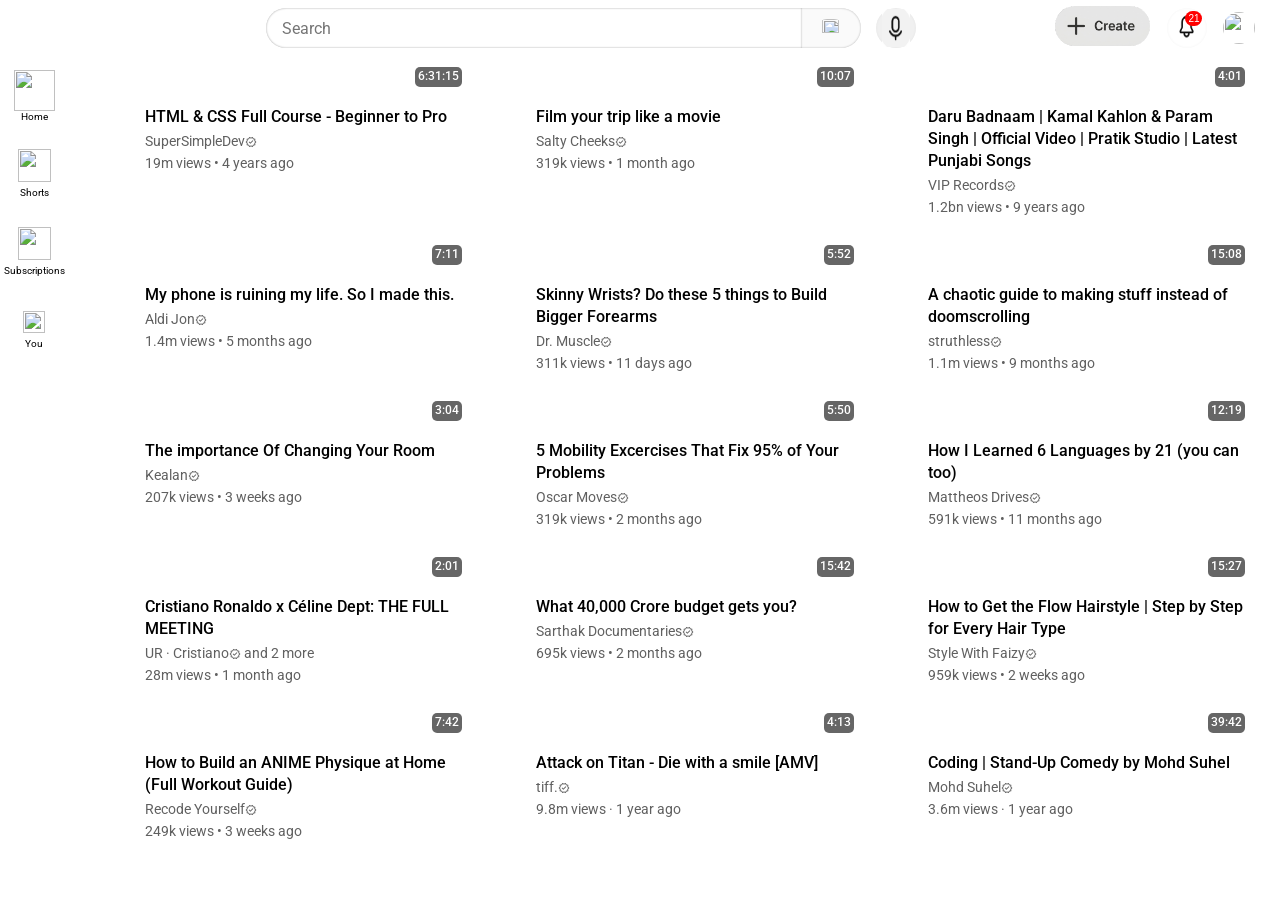
==== youtube.html @ ebed4d78 "Initial commit" ====
<!DOCTYPE html>
<html lang="en">
<head>
    <meta charset="UTF-8">
    <meta name="viewport" content="width=device-width, initial-scale=1.0">
    <title>YouTube Clone</title>
    <link rel="stylesheet" href="youtube_header.css">
    <link rel="stylesheet" href="youtube_genral.css">
    <link rel="stylesheet" href="youtube_video.css">
    <link rel="preconnect" href="https://fonts.googleapis.com">
    <link rel="preconnect" href="https://fonts.gstatic.com" crossorigin>
    <link href="https://fonts.googleapis.com/css2?family=Roboto:ital,wdth,wght@0,75..100,100..900;1,75..100,100..900&display=swap" rel="stylesheet">
    <link rel="stylesheet" href="https://fonts.googleapis.com/css2?family=Material+Symbols+Outlined:opsz,wght,FILL,GRAD@24,400,0,0&icon_names=verified" />
    <link rel="stylesheet" href="youtube_sidebar.css">
</head>
<body>
    <div class="header">
        <div class="left">
            <img class="handburger-menu" src="https://www.svgrepo.com/show/532195/menu.svg" alt="">
            <div class="youtube-home">
                <a href="https://www.youtube.com/"><img class="youtube-logo" src="https://upload.wikimedia.org/wikipedia/commons/thumb/b/b8/YouTube_Logo_2017.svg/1280px-YouTube_Logo_2017.svg.png" alt="">
                </a>
            <div class="tooltip"><p>YouTube Home</p></div></div>
            </div>
        <div class="centre">
            <input class="Search" type="text" placeholder="Search">
            <button class="search-button">
                <img class="search-outline" src="https://www.svgrepo.com/show/326806/search-outline.svg" alt="">
                <div class="tooltip">Search</div>
            </button>
            <button class="voice-search">
                <img class="voice-fill" src="Voice-Search-icon.png"  alt="">
                <div class="tooltip2">Search with your voice</div>
            </button>
        </div>
        <div class="right">
            <div class="create-button"><img class="create-icon" src="image.png" alt=""></div>
            <button class="notification-button">
                <img class="notification-icon" src="Notification-icon.png" alt="">
                <div class="notification-count">21</div>
                <div class="tooltip2">Notifications</div>
            </button>
            <img class="profile-picture" src="https://www.svgrepo.com/show/343494/profile-user-account.svg" alt="">
        </div>
    </div>

    <div class="sidebar">
        <a href="https://www.youtube.com/">
                <div class="sidebar-link">
                <img style="width: 41px; height: 41px;" class="sidebar-icon" src="https://static.thenounproject.com/png/3574480-200.png" alt="">
                <p style="margin-top: -5px;">Home</p>
                <div class="tooltip">Home</div>
            </div>
        </a>
        <a href="https://www.youtube.com/shorts/0ryW4yv7aRM"><div class="sidebar-link">
            <img class="sidebar-icon" src="https://hexmos.com/freedevtools/svg_icons/youtube/youtube_shorts.svg" alt="">
            <p>Shorts</p>
            <div class="tooltip">Shorts</div>
        </div>
        </a>
        <a href="https://www.youtube.com/feed/subscriptions">
            <div class="sidebar-link">
                <img class="sidebar-icon" src="https://static.thenounproject.com/png/4530414-200.png" alt="">
                <p>Subscriptions</p>
                <div class="tooltip">Subscriptions</div>
            </div>
        </a>
        <a href="https://www.youtube.com/feed/you">
        <div class="sidebar-link">
            <img style="width: 22px; height: 22px;" class="sidebar-icon" src="https://www.svgrepo.com/show/343494/profile-user-account.svg" alt="">
            <p>You</p>
            <div class="tooltip">You</div>
        </div>
        </a>
    </div>

    <div class="video-grid">

        <div class="vp1"> <!--vp is short for video preview-->
            <a href="https://youtu.be/G3e-cpL7ofc?si=thBWGuPgYRo3f3A1">   
            <div class="ti1">
                    <img class="t1" src="	https://i.ytimg.com/vi/G3e-cpL7ofc/hq720.jpg?sqp=-…UABuALzGA==&rs=AOn4CLCgdEgE8lHygiLUI-5MOsnIdi0GbA" alt=""> 
                    <!-- t is short for thumbnail -->
                     <div class="video-time"><p>6:31:15</p></div>
                </div><!--ti is short for thumbnail image-->
                </a> 
                <div class="vd1"><!--vd is short for video discription-->
                    <div class="ci1"><!-- ci is short for channel image -->
                        <a href="https://www.youtube.com/@SuperSimpleDev">
                        <img class="cp1" src="https://yt3.googleusercontent.com/ytc/AIdro_laf9dDyNATE1_RdVUKthwnwT9TSm9N0my0jL2H8gCvjw=s160-c-k-c0x00ffffff-no-rj" alt=""><!--cp is short for channel picture-->
                        </a>
                    </div>
                    <div class="info1"><!-- info is short for information -->
                        <a href="https://youtu.be/G3e-cpL7ofc?si=thBWGuPgYRo3f3A1">
                        <p class="vt1">HTML & CSS Full Course - Beginner to Pro</p> <!--vt is short for video title-->
                        </a>
                        <a href="https://www.youtube.com/@SuperSimpleDev">
                        <p class="va1">SuperSimpleDev<span class="material-symbols-outlined" style="font-size: 12px; width: 12px; height: 12px; line-height: 12px; display: inline-flex; align-items: center; justify-content: center; vertical-align: middle;">verified</span></p> <!--va is short for video authors-->
                        </a>
                        <p class="st1">19m views &#8226; 4 years ago</p> <!--st is short for stats-->
                    </div>
                </div>
        </div>

        <div class="vp2"> <!--vp is short for video preview-->
                <div class="ti1">
                    <a href="https://youtu.be/xnZ5ZHCe8q4?si=iqHVfDWfDT-hp6Z1">
                        <img class="t1" src="https://i.ytimg.com/vi/xnZ5ZHCe8q4/hq720.jpg?sqp=-oaymwErCNAFEJQDSFryq4qpAx0IARUAAIhCGAHYAQHiAQoIGBACGAY4AUABuALzGA==&rs=AOn4CLB5oqukCBNBhOVEcVhLEVbD2brGQg" alt=""> 
                    </a>
                    <!-- t is short for thumbnail -->
                     <div class="video-time"><p>10:07</p></div>
                </div><!--ti is short for thumbnail image-->
                <div class="vd1"><!--vd is short for video discription-->
                    <div class="ci1"><!-- ci is short for channel image -->
                        <a href="https://www.youtube.com/@SaltyCheeks">
                        <img class="cp1" src="https://yt3.ggpht.com/wcUUkm-S-dQGlm2aPQzSfVYqGcTOnAIa9sqtP-QrdrJ_crBXUPu4laoAqP9v98hxpXZ-8B1i=s68-c-k-c0x00ffffff-no-rj" alt=""><!--cp is short for channel picture-->
                        </a>
                    </div>
                    <div class="info1"><!-- info is short for information -->
                        <a href="https://youtu.be/xnZ5ZHCe8q4?si=iqHVfDWfDT-hp6Z1"><p class="vt1">Film your trip like a movie</p></a> <!--vt is short for video title-->
                        <a href="https://www.youtube.com/@SaltyCheeks"><p class="va1">Salty Cheeks<span class="material-symbols-outlined" style="font-size: 12px; width: 12px; height: 12px; line-height: 12px; display: inline-flex; align-items: center; justify-content: center; vertical-align: middle;">verified</span></p></a> <!--va is short for video authors-->
                        <p class="st1"> 319k views &#8226; 1 month ago</p> <!--st is short for stats-->
                    </div>
                </div>
        </div>

        <div class="vp3"> <!--vp is short for video preview-->
                <div class="ti1">
                    <a href="https://youtu.be/bzW9fmwcmG4?si=068fYRswLT2kDBbn"><img class="t1" src="https://i.ytimg.com/vi/bzW9fmwcmG4/hqdefault.jpg?sqp=-oaymwFFCNACELwBSFryq4qpAzcIARUAAIhCGAHYAQHiAQoIGBACGAY4AUAB8AEB-AH-CYAC0AWKAgwIABABGGUgUShOMA-4AvMY&rs=AOn4CLDjYSWoCYGygW78m-UMybkOqCmm5g" alt=""></a>
                    
                    <!-- t is short for thumbnail -->
                    <div class="video-time"><p>4:01</p></div>
                </div><!--ti is short for thumbnail image-->
                <div class="vd1"><!--vd is short for video discription-->
                    <div class="ci1"><!-- ci is short for channel image -->
                        <a href="https://www.youtube.com/@viprecords"><img class="cp1" src="https://yt3.googleusercontent.com/ytc/AIdro_kRos64z2ReTyXcuGMkS81CQ5dZ6RvTbdQfU6Ldys9u3Fg=s160-c-k-c0x00ffffff-no-rj" alt=""></a>
                        <!--cp is short for channel picture-->
                    </div>
                    <div class="info1"><!-- info is short for information -->
                        <a href="https://youtu.be/bzW9fmwcmG4?si=068fYRswLT2kDBbn"><p class="vt1">Daru Badnaam | Kamal Kahlon &amp; Param Singh | Official Video | Pratik Studio | Latest Punjabi Songs</p></a>
                        <!--vt is short for video title-->
                        <a href="https://www.youtube.com/@viprecords"><p class="va1">VIP Records<span class="material-symbols-outlined" style="font-size: 12px; width: 12px; height: 12px; line-height: 12px; display: inline-flex; align-items: center; justify-content: center; vertical-align: middle;">verified</span></p></a>
                         <!--va is short for video authors-->
                        <p class="st1"> 1.2bn views &#8226; 9 years ago</p> <!--st is short for stats-->
                    </div>
                </div>
        </div>

        <div class="vp1"> <!--vp is short for video preview-->
                <div class="ti1">
                    <a href="https://youtu.be/bSorYHuY0V8?si=X_gK-eom5nDNjt7E"><img class="t1" src="https://i.ytimg.com/vi/bSorYHuY0V8/hq720.jpg?sqp=-oaymwErCNAFEJQDSFryq4qpAx0IARUAAIhCGAHYAQHiAQoIGBACGAY4AUABuALzGA==&rs=AOn4CLDLRN9o7ideknRFZYs4mkMh_7Rchw" alt=""> </a>
                    
                    <!-- t is short for thumbnail -->
                    <div class="video-time"><p>7:11</p></div>
                </div><!--ti is short for thumbnail image-->
                <div class="vd1"><!--vd is short for video discription-->
                    <div class="ci1"><!-- ci is short for channel image -->
                        <a href="https://www.youtube.com/@Aldi_Jon"><img class="cp1" src="https://yt3.ggpht.com/-x_Gs5hkW8dpAnP7U-LHKHvm4VzZKL_qyQFX99F5IfYo1BjGR13iR8aRkHiq0--SwsaT-knMQw=s68-c-k-c0x00ffffff-no-rj" alt=""></a>
                        <!--cp is short for channel picture-->
                    </div>
                    <div class="info1"><!-- info is short for information -->
                        <a href="https://youtu.be/bSorYHuY0V8?si=X_gK-eom5nDNjt7E"> <p class="vt1">My phone is ruining my life. So I made this.</p> 
                            </a><!--vt is short for video title-->
                            <a href="https://www.youtube.com/@Aldi_Jon">
                            <p class="va1">Aldi Jon<span class="material-symbols-outlined" style="font-size: 12px; width: 12px; height: 12px; line-height: 12px; display: inline-flex; align-items: center; justify-content: center; vertical-align: middle;">verified</span></p></a>
                        <!--va is short for video authors-->
                        <p class="st1"> 1.4m views &#8226; 5 months ago</p> <!--st is short for stats-->
                    </div>
                </div>
        </div>

        <div class="vp2"> <!--vp is short for video preview-->
                <div class="ti1">
                    <a href="https://youtu.be/pkFTdUnYB6o?si=51UOoB-Razt_IA-q"><img class="t1" src="https://i.ytimg.com/vi/pkFTdUnYB6o/hq720.jpg?sqp=-oaymwErCNAFEJQDSFryq4qpAx0IARUAAIhCGAHYAQHiAQoIGBACGAY4AUABuALzGA==&rs=AOn4CLDFtF-qLFu_YodG5m3uZoNwaIq4Nw" alt=""></a>
                    
                    <!-- t is short for thumbnail -->
                    <div class="video-time"><p>5:52</p></div>
                </div><!--ti is short for thumbnail image-->
                <div class="vd1"><!--vd is short for video discription-->
                    <div class="ci1"><!-- ci is short for channel image -->
                        <a href="https://www.youtube.com/@Dr.MuscleOffici"> <img class="cp1" src="https://yt3.ggpht.com/etJYOfq1xy6X4rIj5JDTPOIR7psP4mqj7CL93bwPps7CSlG1V3e0TJ7uq7xva-Bdz-AHhiSjQQ=s68-c-k-c0x00ffffff-no-rj" alt=""></a>
                        <!--cp is short for channel picture-->
                    </div>
                    <div class="info1"><!-- info is short for information -->
                        <a href="https://youtu.be/pkFTdUnYB6o?si=51UOoB-Razt_IA-q"><p class="vt1">Skinny Wrists? Do these 5 things to Build Bigger Forearms</p></a>
                        <!--vt is short for video title-->
                        <a href="https://www.youtube.com/@Dr.MuscleOffici"><p class="va1">Dr. Muscle<span class="material-symbols-outlined" style="font-size: 12px; width: 12px; height: 12px; line-height: 12px; display: inline-flex; align-items: center; justify-content: center; vertical-align: middle;">verified</span></p></a>
                         <!--va is short for video authors-->
                        <p class="st1"> 311k views &#8226; 11 days ago</p> <!--st is short for stats-->
                    </div>
                </div>
        </div>

        <div class="vp3"> <!--vp is short for video preview-->
                <div class="ti1">
                    <a href="https://youtu.be/2n8W6CBxc64?si=aWr2IcCsDK7MkkNt">  <img class="t1" src="https://i.ytimg.com/vi/2n8W6CBxc64/hq720.jpg?sqp=-oaymwErCNAFEJQDSFryq4qpAx0IARUAAIhCGAHYAQHiAQoIGBACGAY4AUABuALzGA==&rs=AOn4CLBTksrcAyzW6W9Asddb3xUP0mvEiA" alt=""></a>
                    
                    <!-- t is short for thumbnail -->
                    <div class="video-time"><p>15:08</p></div>
                </div><!--ti is short for thumbnail image-->
                <div class="vd1"><!--vd is short for video discription-->
                    <div class="ci1"><!-- ci is short for channel image -->
                        <a href="https://www.youtube.com/@struthless"> <img class="cp1" src="https://yt3.ggpht.com/gNuy67BzYdGCpQOj33UuDoIVj6vDrcNdxkexSOX-pExjGKWmLJHRbqM29VTyH8tFUGxE03H3Jaw=s68-c-k-c0x00ffffff-no-rj" alt=""></a>
                        <!--cp is short for channel picture-->
                    </div>
                    <div class="info1"><!-- info is short for information -->
                        <a href="https://youtu.be/2n8W6CBxc64?si=aWr2IcCsDK7MkkNt"> <p class="vt1">A chaotic guide to making stuff instead of doomscrolling</p></a>
                        <!--vt is short for video title-->
                        <a href="https://www.youtube.com/@struthless">   <p class="va1">struthless<span class="material-symbols-outlined" style="font-size: 12px; width: 12px; height: 12px; line-height: 12px; display: inline-flex; align-items: center; justify-content: center; vertical-align: middle;">verified</span></p></a>
                      <!--va is short for video authors-->
                        <p class="st1"> 1.1m views &#8226; 9 months ago</p> <!--st is short for stats-->
                    </div>
                </div>
        </div>

        <div class="vp1"> <!--vp is short for video preview-->
                <div class="ti1">
                    <a href="https://youtu.be/caCeQppJOW4?si=n6cyLVrT9UY-jHym">  <img class="t1" src="https://i.ytimg.com/vi/caCeQppJOW4/hq720.jpg?sqp=-oaymwErCNAFEJQDSFryq4qpAx0IARUAAIhCGAHYAQHiAQoIGBACGAY4AUABuALzGA==&rs=AOn4CLDkTGRW3DGEKKTSHjR1Fyv7UoXwPQ" alt=""> </a>
                    
                    <!-- t is short for thumbnail -->
                    <div class="video-time"><p>3:04</p></div>
                </div><!--ti is short for thumbnail image-->
                <div class="vd1"><!--vd is short for video discription-->
                    <div class="ci1"><!-- ci is short for channel image -->
                        <a href="https://www.youtube.com/@Kealan_"> <img class="cp1" src="https://yt3.ggpht.com/qkvNSDciBJe5zYn_ULn3ezCmBJqOX9KCbNBIOOVmcFpl-WXCmt4gwieItTmJn-TVn2whD7uKIQ=s68-c-k-c0x00ffffff-no-rj" alt=""></a>
                        <!--cp is short for channel picture-->
                    </div>
                    <div class="info1"><!-- info is short for information -->
                        <a href="https://youtu.be/caCeQppJOW4?si=n6cyLVrT9UY-jHym"><p class="vt1">The importance Of Changing Your Room</p> </a>
                        <!--vt is short for video title-->
                        <a href="https://www.youtube.com/@Kealan_">     <p class="va1">Kealan<span class="material-symbols-outlined" style="font-size: 12px; width: 12px; height: 12px; line-height: 12px; display: inline-flex; align-items: center; justify-content: center; vertical-align: middle;">verified</span></p></a>
                    <!--va is short for video authors-->
                        <p class="st1"> 207k views &#8226; 3 weeks ago</p> <!--st is short for stats-->
                    </div>
                </div>
        </div>

        <div class="vp2"> <!--vp is short for video preview-->
                <div class="ti1">
                    <a href="https://youtu.be/WL6VSc5XQ-8?si=gBzWBZ6kjlSgtvQX">  <img class="t1" src="https://i.ytimg.com/vi/WL6VSc5XQ-8/hq720.jpg?sqp=-oaymwErCNAFEJQDSFryq4qpAx0IARUAAIhCGAHYAQHiAQoIGBACGAY4AUABuALzGA==&rs=AOn4CLAd6o2nAO4gPO7RAFoWz9qGUNvlkg" alt=""> </a>
                    
                    <!-- t is short for thumbnail -->
                    <div class="video-time"><p>5:50</p></div>
                </div><!--ti is short for thumbnail image-->
                <div class="vd1"><!--vd is short for video discription-->
                    <div class="ci1"><!-- ci is short for channel image -->
                        <a href="https://www.youtube.com/@OscarMovesYt"> <img class="cp1" src="https://yt3.ggpht.com/t4vCxxIWCvG0WREhCLHljgbPfP-nBjZyKZcC5JNN1hdg5JJqKoqNEmOmsb1GBWyxzEsbor6u_50=s68-c-k-c0x00ffffff-no-rj" alt=""></a>
                        <!--cp is short for channel picture-->
                    </div>
                    <div class="info1"><!-- info is short for information -->
                        <a href="https://youtu.be/WL6VSc5XQ-8?si=gBzWBZ6kjlSgtvQX"> <p class="vt1">5 Mobility Excercises That Fix 95% of Your Problems</p></a>
                        <!--vt is short for video title-->
                        <a href="https://www.youtube.com/@OscarMovesYt"> <p class="va1">Oscar Moves<span class="material-symbols-outlined" style="font-size: 12px; width: 12px; height: 12px; line-height: 12px; display: inline-flex; align-items: center; justify-content: center; vertical-align: middle;">verified</span></p></a>
                        <!--va is short for video authors-->
                        <p class="st1"> 319k views &#8226; 2 months ago</p> <!--st is short for stats-->
                    </div>
                </div>
        </div>

        <div class="vp3"> <!--vp is short for video preview-->
                <div class="ti1">
                    <a href="https://youtu.be/GSb82LcT0ek?si=0aHwLh2MI9ZKQgxZ">  <img class="t1" src="https://i.ytimg.com/vi/GSb82LcT0ek/hq720.jpg?sqp=-oaymwErCNAFEJQDSFryq4qpAx0IARUAAIhCGAHYAQHiAQoIGBACGAY4AUABuALzGA==&rs=AOn4CLC7_207kiRLEFwpt2bfMEM9bkJiqw" alt=""></a>
                    
                    <!-- t is short for thumbnail -->
                    <div class="video-time"><p>12:19</p></div>
                </div><!--ti is short for thumbnail image-->
                <div class="vd1"><!--vd is short for video discription-->
                    <div class="ci1"><!-- ci is short for channel image -->
                        <a href="https://www.youtube.com/@MattheosDrivas">  <img class="cp1" src="https://yt3.ggpht.com/bpwmPx9uAqxwK5EFwiIN6A-F3fXTG6QkVmD7ERvlM22X0_ro1RPkyVX7hB2eSZ-C6O49cYjI=s68-c-k-c0x00ffffff-no-rj" alt=""></a>
                        <!--cp is short for channel picture-->
                    </div>
                    <div class="info1"><!-- info is short for information -->
                        <a href="https://youtu.be/GSb82LcT0ek?si=0aHwLh2MI9ZKQgxZ"><p class="vt1">How I Learned 6 Languages by 21 (you can too)</p></a>
                        <!--vt is short for video title-->
                        <a href="https://www.youtube.com/@MattheosDrivas">  <p class="va1">Mattheos Drives<span class="material-symbols-outlined" style="font-size: 12px; width: 12px; height: 12px; line-height: 12px; display: inline-flex; align-items: center; justify-content: center; vertical-align: middle;">verified</span></p></a>
                       <!--va is short for video authors-->
                        <p class="st1"> 591k views &#8226; 11 months ago</p> <!--st is short for stats-->
                    </div>
                </div>
        </div>

        <div class="vp1"> <!--vp is short for video preview-->
                <div class="ti1">
                    <a href="https://youtu.be/EvjZ7ckgYTg?si=AhnjIlW0xWqjWPgE"> <img class="t1" src="https://i.ytimg.com/vi/EvjZ7ckgYTg/hq720.jpg?sqp=-oaymwEnCNAFEJQDSFryq4qpAxkIARUAAIhCGAHYAQHiAQoIGBACGAY4AUAB&rs=AOn4CLBbdrfcP8nUpqBPkr2wjMJlyAWdfA" alt=""> </a>
                    
                    <!-- t is short for thumbnail -->
                    <div class="video-time"><p>2:01</p></div>
                </div><!--ti is short for thumbnail image-->
                <div class="vd1"><!--vd is short for video discription-->
                    <div class="ci1"><!-- ci is short for channel image -->
                        <a href="https://www.youtube.com/channel/UCtxD0x6AuNNqdXO9Wp5GHew"><img class="cp1" src="https://yt3.ggpht.com/7HR7AS1zqCg3HDKKhU734Hoqaz277rXAkSkjJlui8cf_jrw31GZF2aPn3i9JS6Hhwgcxutp0jg=s68-c-k-c0x00ffffff-no-rj" alt=""></a>
                        <!--cp is short for channel picture-->
                    </div>
                    <div class="info1"><!-- info is short for information -->
                        <a href="https://youtu.be/EvjZ7ckgYTg?si=AhnjIlW0xWqjWPgE">  <p class="vt1">Cristiano Ronaldo x Céline Dept: THE FULL MEETING </p> </a>
                        <!--vt is short for video title-->
                        <a href="https://www.youtube.com/channel/UCtxD0x6AuNNqdXO9Wp5GHew"><p class="va1">UR &#183; Cristiano<span class="material-symbols-outlined" style="font-size: 12px; width: 12px; height: 12px; line-height: 12px; display: inline-flex; align-items: center; justify-content: center; vertical-align: middle;">verified</span> and 2 more</p> </a>
                        <!--va is short for video authors-->
                        <p class="st1">28m views &#8226; 1 month ago</p> <!--st is short for stats-->
                    </div>
                </div> 
        </div>

        <div class="vp2"> <!--vp is short for video preview-->
                <div class="ti1">
                    <a href="https://youtu.be/N6tRvbDMlQg?si=UdqyMJIFEbz9PVug">  <img class="t1" src="https://i.ytimg.com/vi/N6tRvbDMlQg/hq720.jpg?sqp=-oaymwEnCNAFEJQDSFryq4qpAxkIARUAAIhCGAHYAQHiAQoIGBACGAY4AUAB&rs=AOn4CLB4K4SScfhh_E9D1FBrG2sXlg-Rmw" alt=""> </a>
                    
                    <!-- t is short for thumbnail -->
                    <div class="video-time"><p>15:42</p></div>
                </div><!--ti is short for thumbnail image-->
                <div class="vd1"><!--vd is short for video discription-->
                    <div class="ci1"><!-- ci is short for channel image -->
                        <a href="https://www.youtube.com/channel/UCIIltf5lw6Wx54TZCNa5gwg"><img class="cp1" src="https://yt3.ggpht.com/YY3UpjH9SM6xt4nduFhIhIwy590sQhjAKnSZZN_HipV1rTqQD9Aoo95kxdo35pCHi_A57MA3hA=s68-c-k-c0x00ffffff-no-rj" alt=""></a>
                        <!--cp is short for channel picture-->
                    </div>
                    <div class="info1"><!-- info is short for information -->
                        <a href="https://youtu.be/N6tRvbDMlQg?si=UdqyMJIFEbz9PVug"> <p class="vt1">What 40,000 Crore budget gets you?</p> </a>
                        <!--vt is short for video title-->
                        <a href="https://www.youtube.com/channel/UCIIltf5lw6Wx54TZCNa5gwg"><p class="va1">Sarthak Documentaries<span class="material-symbols-outlined" style="font-size: 12px; width: 12px; height: 12px; line-height: 12px; display: inline-flex; align-items: center; justify-content: center; vertical-align: middle;">verified</span></p> </a>
                        <!--va is short for video authors-->
                        <p class="st1"> 695k views &#8226; 2 months ago</p> <!--st is short for stats-->
                    </div>
                </div>
        </div>

        <div class="vp3"> <!--vp is short for video preview-->
                <div class="ti1">
                    <a href="https://youtu.be/iEjST8Lqw1s?si=ip_pb6g1W74d3X8a"><img class="t1" src="https://i.ytimg.com/vi/iEjST8Lqw1s/hq720.jpg?sqp=-oaymwEnCNAFEJQDSFryq4qpAxkIARUAAIhCGAHYAQHiAQoIGBACGAY4AUAB&rs=AOn4CLDx3W77cMbdXuiwFDvJziDu-vhPxg" alt=""> </a>
                    <!-- t is short for thumbnail -->
                    <div class="video-time"><p>15:27</p></div>
                </div><!--ti is short for thumbnail image-->
                <div class="vd1"><!--vd is short for video discription-->
                    <div class="ci1"><!-- ci is short for channel image -->
                        <a href="https://www.youtube.com/@StyleWithFaizy"><img class="cp1" src="https://yt3.ggpht.com/ABIahS9gDPKdkifiDAGofpZzc7FP1U0TwjZj0bbO7Lf34hIC3Xfgz8Q_s1LUahlFUuCOF7-zNQ=s68-c-k-c0x00ffffff-no-rj" alt=""></a>
                        <!--cp is short for channel picture-->
                    </div>
                    <div class="info1"><!-- info is short for information -->
                        <a href="https://youtu.be/iEjST8Lqw1s?si=ip_pb6g1W74d3X8a"><p class="vt1">How to Get the Flow Hairstyle | Step by Step for Every Hair Type</p></a>
                        <!--vt is short for video title-->
                        <a href="https://www.youtube.com/@StyleWithFaizy"> <p class="va1">Style With Faizy<span class="material-symbols-outlined" style="font-size: 12px; width: 12px; height: 12px; line-height: 12px; display: inline-flex; align-items: center; justify-content: center; vertical-align: middle;">verified</span></p></a>
                        <!--va is short for video authors-->
                        <p class="st1"> 959k views &#8226; 2 weeks ago</p> <!--st is short for stats-->
                    </div>
                </div>
        </div>

        <div class="vp1"> <!--vp is short for video preview-->
                <div class="ti1">
                    <a href="https://youtu.be/BkzcXzxa1GA?si=0Yyq9E4VMWan08jH">   <img class="t1" src="https://i.ytimg.com/vi/BkzcXzxa1GA/hq720.jpg?sqp=-oaymwEnCNAFEJQDSFryq4qpAxkIARUAAIhCGAHYAQHiAQoIGBACGAY4AUAB&rs=AOn4CLBX6ZQ5m8wWBwbBsxClxU1z5qea0w" alt=""> </a>
                    <!-- t is short for thumbnail -->
                    <div class="video-time"><p>7:42</p></div>
                </div><!--ti is short for thumbnail image-->
                <div class="vd1"><!--vd is short for video discription-->
                    <div class="ci1"><!-- ci is short for channel image -->
                        <a href="https://www.youtube.com/@RecodeYourself22"><img class="cp1" src="https://yt3.ggpht.com/-s6xPYkK5nTh0M1ds5DrhxMKxuidN0eGnCjykGgtVEf1xA9tSAsyEebcFS_yQbJSNcjY_oLi4L8=s68-c-k-c0x00ffffff-no-rj" alt=""></a>
                        <!--cp is short for channel picture-->
                    </div>
                    <div class="info1"><!-- info is short for information -->
                        <a href="https://youtu.be/BkzcXzxa1GA?si=0Yyq9E4VMWan08jH"><p class="vt1">How to Build an ANIME Physique at Home (Full Workout Guide)</p></a>
                        <!--vt is short for video title-->
                        <a href="https://www.youtube.com/@RecodeYourself22"> <p class="va1">Recode Yourself<span class="material-symbols-outlined" style="font-size: 12px; width: 12px; height: 12px; line-height: 12px; display: inline-flex; align-items: center; justify-content: center; vertical-align: middle;">verified</span></p></a>
                        <!--va is short for video authors-->
                        <p class="st1"> 249k views &#8226 3 weeks ago</p> <!--st is short for stats-->
                    </div>
                </div>
        </div>

        <div class="vp2"> <!--vp is short for video preview-->
                <div class="ti1">
                    <a href="https://youtu.be/SZZqTMDE3Rg?si=A3WU8IqFGYjqZ6Pb"> <img class="t1" src="https://i.ytimg.com/vi/SZZqTMDE3Rg/hq720.jpg?sqp=-oaymwEnCNAFEJQDSFryq4qpAxkIARUAAIhCGAHYAQHiAQoIGBACGAY4AUAB&rs=AOn4CLAAd-xU8fBsnyyWkvZR--Cd8uxIvA" alt=""> </a>
                    <!-- t is short for thumbnail -->
                    <div class="video-time"><p>4:13</p></div>
                </div><!--ti is short for thumbnail image-->
                <div class="vd1"><!--vd is short for video discription-->
                    <div class="ci1"><!-- ci is short for channel image -->
                        <a href="https://www.youtube.com/@tiff2255"><img class="cp1" src="https://yt3.ggpht.com/EYWff4q3EVYjTiN3f7jYU9JPPUoTVwyxK5Lh6ZOzb5Mfi1rOwss_yIHeDzs-36Dc1bJV0Dg=s68-c-k-c0x00ffffff-no-rj" alt=""></a>
                        <!--cp is short for channel picture-->
                    </div>
                    <div class="info1"><!-- info is short for information -->
                        <a href="https://youtu.be/SZZqTMDE3Rg?si=A3WU8IqFGYjqZ6Pb"> <p class="vt1">Attack on Titan - Die with a smile [AMV]</p> </a>
                        <!--vt is short for video title-->
                        <a href="https://www.youtube.com/@tiff2255">   <p class="va1">tiff.<span class="material-symbols-outlined" style="font-size: 12px; width: 12px; height: 12px; line-height: 12px; display: inline-flex; align-items: center; justify-content: center; vertical-align: middle;">verified</span></p></a>
                      <!--va is short for video authors-->
                        <p class="st1"> 9.8m views &#183; 1 year ago</p> <!--st is short for stats-->
                    </div>
                </div>
        </div>

        <div class="vp3"> <!--vp is short for video preview-->
                <div class="ti1">
                    <a href="https://youtu.be/Q9OW4iaQl-k?si=JAv37kh9UBVq7aN6"><img class="t1" src="https://i.ytimg.com/vi/Q9OW4iaQl-k/hq720.jpg?sqp=-oaymwEnCNAFEJQDSFryq4qpAxkIARUAAIhCGAHYAQHiAQoIGBACGAY4AUAB&rs=AOn4CLCLiJAaeWoteOi8FkuLJYV9hYR2oQ" alt=""> </a>
                    <!-- t is short for thumbnail -->
                    <div class="video-time"><p>39:42</p></div>
                </div><!--ti is short for thumbnail image-->
                <div class="vd1"><!--vd is short for video discription-->
                    <div class="ci1"><!-- ci is short for channel image -->
                        <a href="https://www.youtube.com/@MohdSuhel"> <img class="cp1" src="https://yt3.ggpht.com/ytc/AIdro_nv_ejInNioWmSwOHSxmva7BPGBLJGdo0-OEp-VHUaLPCc=s68-c-k-c0x00ffffff-no-rj" alt=""></a>
                        <!--cp is short for channel picture-->
                    </div>
                    <div class="info1"><!-- info is short for information -->
                        <a href="https://youtu.be/Q9OW4iaQl-k?si=JAv37kh9UBVq7aN6"> <p class="vt1">Coding | Stand-Up Comedy by Mohd Suhel</p> </a>
                        <!--vt is short for video title-->
                        <a href="https://www.youtube.com/@MohdSuhel"><p class="va1">Mohd Suhel<span class="material-symbols-outlined" style="font-size: 12px; width: 12px; height: 12px; line-height: 12px; display: inline-flex; align-items: center; justify-content: center; vertical-align: middle;">verified</span></p></a>
                         <!--va is short for video authors-->
                        <p class="st1"> 3.6m views &#183; 1 year ago</p> <!--st is short for stats-->
                    </div>
                </div>
        </div>

    </div>

</body>
---- youtube_header.css ----
.header{
    height: 55px;
    display: flex;
    flex-direction: row;
    justify-content: space-between;
    position: fixed;
    top: 0;
    left: 0;
    right: 0;
    background-color: white;
    z-index: 100;
}
.left{ 
    display: flex;
    align-items: center;
}
.handburger-menu{
    height: 24px;
    margin-left: 24px;
    margin-right: 24px;
    margin-top: 1px;
}
.youtube-logo{
    height: 20px;
    margin-bottom: 2px;
    position: relative;
}
.youtube-home .tooltip{
    position: absolute;
    background-color: black;
    color: rgb(190,190,190);
    padding-bottom: 6px;
    padding-top: 6px;
    padding-left: 7px;
    padding-right: 7px;
    font-size: 12px;
    border:solid;
    border-width:1px;
    bottom: -27px;
    right: -18px;
    opacity: 0;
    transition: opacity 0.15s;
    pointer-events: none;
    white-space: wrap;
}
.youtube-home:hover .tooltip{
    opacity: 1;
}
.centre{
    /* background-color: lightpink; */
    flex: 1;
    margin-left: 88px;
    margin-right: 10px;
    max-width: 650px;
    display: flex;
    align-items: center;
    margin-top: 1px;
}
.Search{
    font-size: 20px;
    height: 37px;
    flex: 1;
    font-size: 16px;
    padding-left: 16px;
    padding-top: 2px;
    border: none;
    border-top-left-radius: 20px;
    border-bottom-left-radius: 20px;
    box-shadow: inset 0px 0px 2px rgba(0,0,0,0.4);
    width: 0;
    cursor:text;
    z-index: 1;
}
.Search::placeholder{
    font-family: Roboto, Arial;
    font-size: 16px;
}
.search-button{
    border: none;
    width: 60px;
    height: 40px;
    border-top-right-radius: 20px;
    border-bottom-right-radius: 20px;
    margin-right: 15px;
    box-shadow: inset 0px 0px 2px rgba(0,0,0,0.3);
    background-color: rgb(250, 250, 250);
    margin-left: -1px;  
    position: relative;
    cursor: pointer;
}
.search-outline{
    width: 60%;
    height: 60%;
    margin-top: 5px;
    border-radius: 15px;
}
.search-button .tooltip{
    position: absolute;
    background-color: black;
    color: rgb(190,190,190);
    padding-bottom: 6px;
    padding-top: 6px;
    padding-left: 7px;
    padding-right: 7px;
    font-size: 12px;
    border:solid;
    border-width:1px;
    bottom: -27px;
    opacity: 0;
    transition: opacity 0.15s;
    pointer-events: none;
}
.search-button:hover .tooltip{
    opacity: 1;
}
.voice-search{
    border: none;
    width: 40px;
    height: 40px;
    border-radius: 20px;
    box-shadow: inset 0px 0px 3px rgba(0,0,0,0.05);
    background-color: rgb(240, 240, 240);
    object-fit:cover;
    cursor: pointer;
    position: relative;
}
.voice-fill{
    height: 100%;
    width: 100%;
}
.voice-search .tooltip2,
.notification-button .tooltip2{
    position: absolute;
    background-color: rgb(23, 23, 23);
    color: rgb(239, 238, 238);
    font-size: 12px;
    padding-left:6px;
    padding-right:6px;
    padding-top: 10px;
    padding-bottom: 10px;
    border-radius: 4px;
    opacity: 0;
    pointer-events: none;
    transition: 0.15s;
    bottom: -38px;
    white-space: nowrap;
    right: -47px;
}
.voice-search:hover .tooltip2,
.notification-button:hover .tooltip2{
    opacity: 0.55;
}
.notification-button .tooltip2{
    right: -18px;
}
.right{
    width: 200px;
    display: flex;
    align-items: center;
    justify-content: space-between;
    padding-right: 25px;
    flex-shrink: 0;
}
.create-icon{
    height: 40px;
    width: 95px;
    border-radius: 20px;
    cursor: pointer;
}
.create-button:hover{
    color: rgb(77, 74, 74);
}
.notification-button{
    border-radius: 20px;
    border: none;
    height: 40px;
    width: 40px;
    box-shadow: inset 0px 0px 3px rgba(0,0,0,0.05);
    background-color: white;
    position: relative;
    position: relative;
    cursor: pointer;
}
.notification-count{
    position: absolute;
    top: 3px;
    right: 5px;
    background-color: red;
    color: white;
    border-radius: 10px;
    padding-bottom: 2px;
    padding-top: 2px;
    padding-right: 2px;
    padding-left: 3px;
    font-size: 10px;
}
.notification-icon{
    height: 75%;
    width: 75%;
}
.profile-picture{
    width: 32px;
    height: 32px;
    border-radius: 20px;
    cursor: pointer;
}
---- youtube_genral.css ----
p{
    font-family: Roboto, Arial;
    margin: 0%;
}
body{
    margin: 0;
    padding-top: 80px;
    padding-left: 95px;
    padding-right: 27px;
    padding-bottom: 30px;
} 
a{
    text-decoration: none;
    color: inherit;
}
---- youtube_video.css ----
.vp1:hover,
.vp2:hover,
.vp3:hover{
cursor: pointer;
}
.t1,.t2{
    width: 100%;
    border-radius: 10px;
}
.vt1,.vt2{
    width: 100%;
    margin-top: 0%;
    font-size: 16px;
    font-weight: 500;
    line-height: 22px;
    margin-bottom: 2px;
} 
.va1,.st1,.va2,.st2{
    font-size: 14px;
    line-height: 22px;
    color: rgb(96, 96, 96);
}
.vd1{
    display: grid;
    grid-template-columns: 50px 1fr;
}
.ti1{
    margin-bottom: 8px;
    position: relative;
}
.ti1:hover .video-time{
    opacity: 0;
}
.video-time{
    background-color: rgba(0,0,0,0.6);
    padding-bottom: 4px;
    padding-top: 2px;
    padding-left: 3px;
    padding-right: 3px;
    border-radius: 5px;
    color: white;
    position: absolute;
    bottom: 11px;
    right: 8px;
    font-size: 12px;
    font-weight: 500;
}
.cp1{
    width: 35px;
    border-radius: 50px;
}
.video-grid{
    display: grid;
    grid-template-columns: 1fr 1fr 1fr;
    column-gap: 16px;
    row-gap: 40px;
}
---- youtube_sidebar.css ----
.sidebar{
    position: fixed;
    width: 68px;
    top: 55px;
    left: 0px;
    bottom: 0px;
}
.sidebar-link{
    margin-top: 3px;
    display: flex;
    flex-direction: column;
    padding-left: -3px;
    row-gap: 5px;
    justify-content: center;
    align-items: center;
    height: 75px;
    margin-bottom: 1px;
    cursor: pointer;
    position: relative;
}
.sidebar-link:hover{
    background-color: rgb(235,235,235);
    border-radius: 10px;
}
.sidebar-link p{
    font-size: 10px;
}
.sidebar-link img{
    width: 33px;
    height: 33px;
}
.sidebar-link .tooltip{
    position: absolute;
    background-color: black;
    color: rgb(190,190,190);
    padding-bottom: 6px;
    padding-top: 6px;
    padding-left: 7px;
    padding-right: 7px;
    font-size: 12px;
    border:solid;
    border-width:1px;
    bottom: -27px;
    right: -18px;
    opacity: 0;
    transition: opacity 0.15s;
    pointer-events: none;
    white-space: wrap;
}
.sidebar-link:hover .tooltip{
    opacity: 1;
}
.youtube-home .tooltip{
    bottom: -20px;
    left: 80px;
    right: inherit;
}
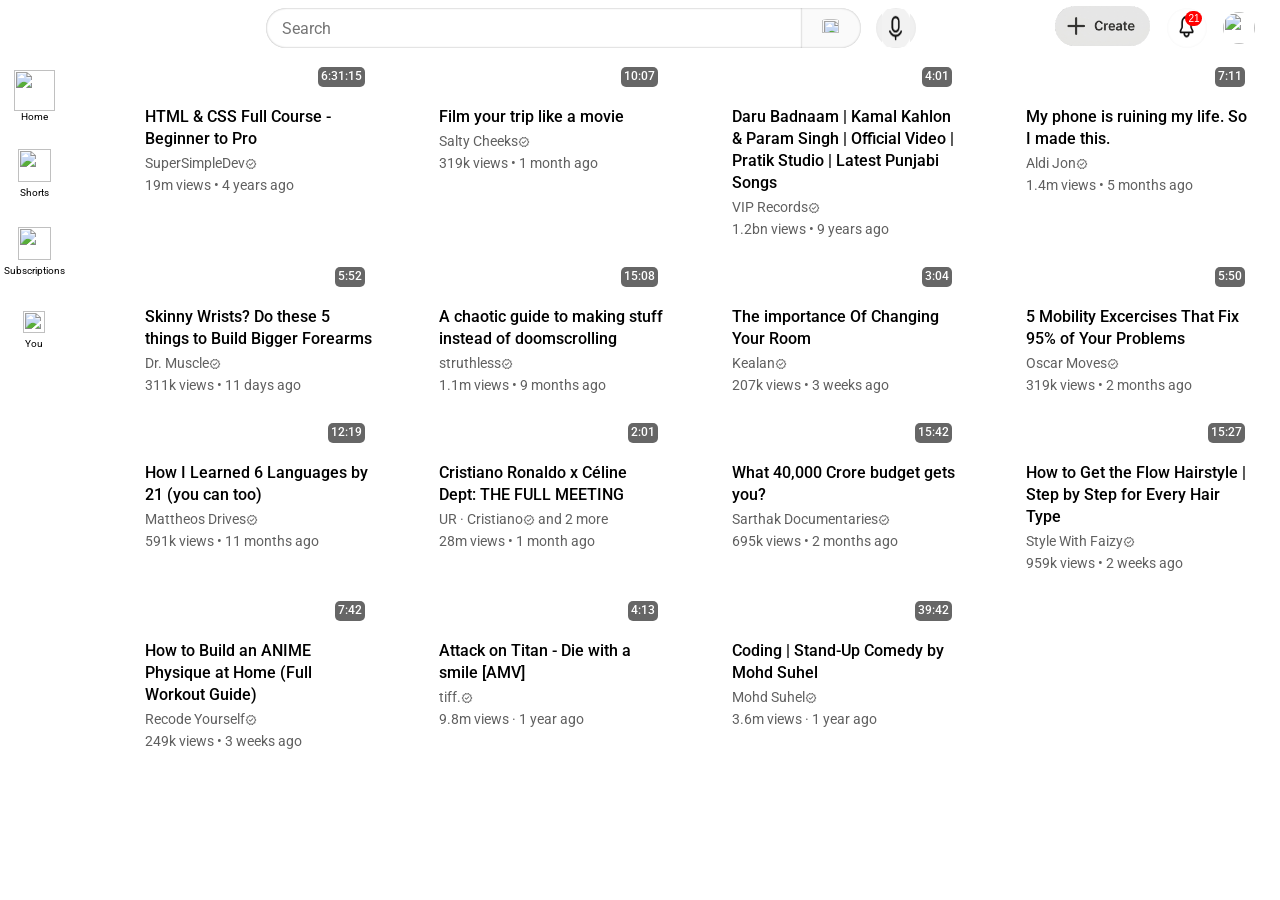
==== commit 4f920131: "youtube final" ====
--- a/youtube.html
+++ b/youtube.html
@@ -1,5 +1,6 @@
 <!DOCTYPE html>
 <html lang="en">
+
 <head>
     <meta charset="UTF-8">
     <meta name="viewport" content="width=device-width, initial-scale=1.0">
@@ -9,19 +10,28 @@
     <link rel="stylesheet" href="youtube_video.css">
     <link rel="preconnect" href="https://fonts.googleapis.com">
     <link rel="preconnect" href="https://fonts.gstatic.com" crossorigin>
-    <link href="https://fonts.googleapis.com/css2?family=Roboto:ital,wdth,wght@0,75..100,100..900;1,75..100,100..900&display=swap" rel="stylesheet">
-    <link rel="stylesheet" href="https://fonts.googleapis.com/css2?family=Material+Symbols+Outlined:opsz,wght,FILL,GRAD@24,400,0,0&icon_names=verified" />
+    <link
+        href="https://fonts.googleapis.com/css2?family=Roboto:ital,wdth,wght@0,75..100,100..900;1,75..100,100..900&display=swap"
+        rel="stylesheet">
+    <link rel="stylesheet"
+        href="https://fonts.googleapis.com/css2?family=Material+Symbols+Outlined:opsz,wght,FILL,GRAD@24,400,0,0&icon_names=verified" />
     <link rel="stylesheet" href="youtube_sidebar.css">
 </head>
+
 <body>
     <div class="header">
         <div class="left">
             <img class="handburger-menu" src="https://www.svgrepo.com/show/532195/menu.svg" alt="">
             <div class="youtube-home">
-                <a href="https://www.youtube.com/"><img class="youtube-logo" src="https://upload.wikimedia.org/wikipedia/commons/thumb/b/b8/YouTube_Logo_2017.svg/1280px-YouTube_Logo_2017.svg.png" alt="">
+                <a href="https://www.youtube.com/"><img class="youtube-logo"
+                        src="https://upload.wikimedia.org/wikipedia/commons/thumb/b/b8/YouTube_Logo_2017.svg/1280px-YouTube_Logo_2017.svg.png"
+                        alt="">
                 </a>
-            <div class="tooltip"><p>YouTube Home</p></div></div>
-            </div>
+                <div class="tooltip">
+                    <p>YouTube Home</p>
+                </div>
+            </div>
+        </div>
         <div class="centre">
             <input class="Search" type="text" placeholder="Search">
             <button class="search-button">
@@ -29,7 +39,7 @@
                 <div class="tooltip">Search</div>
             </button>
             <button class="voice-search">
-                <img class="voice-fill" src="Voice-Search-icon.png"  alt="">
+                <img class="voice-fill" src="Voice-Search-icon.png" alt="">
                 <div class="tooltip2">Search with your voice</div>
             </button>
         </div>
@@ -46,17 +56,20 @@
 
     <div class="sidebar">
         <a href="https://www.youtube.com/">
-                <div class="sidebar-link">
-                <img style="width: 41px; height: 41px;" class="sidebar-icon" src="https://static.thenounproject.com/png/3574480-200.png" alt="">
+            <div class="sidebar-link">
+                <img style="width: 41px; height: 41px;" class="sidebar-icon"
+                    src="https://static.thenounproject.com/png/3574480-200.png" alt="">
                 <p style="margin-top: -5px;">Home</p>
                 <div class="tooltip">Home</div>
             </div>
         </a>
-        <a href="https://www.youtube.com/shorts/0ryW4yv7aRM"><div class="sidebar-link">
-            <img class="sidebar-icon" src="https://hexmos.com/freedevtools/svg_icons/youtube/youtube_shorts.svg" alt="">
-            <p>Shorts</p>
-            <div class="tooltip">Shorts</div>
-        </div>
+        <a href="https://www.youtube.com/shorts/0ryW4yv7aRM">
+            <div class="sidebar-link">
+                <img class="sidebar-icon" src="https://hexmos.com/freedevtools/svg_icons/youtube/youtube_shorts.svg"
+                    alt="">
+                <p>Shorts</p>
+                <div class="tooltip">Shorts</div>
+            </div>
         </a>
         <a href="https://www.youtube.com/feed/subscriptions">
             <div class="sidebar-link">
@@ -66,345 +79,521 @@
             </div>
         </a>
         <a href="https://www.youtube.com/feed/you">
-        <div class="sidebar-link">
-            <img style="width: 22px; height: 22px;" class="sidebar-icon" src="https://www.svgrepo.com/show/343494/profile-user-account.svg" alt="">
-            <p>You</p>
-            <div class="tooltip">You</div>
-        </div>
+            <div class="sidebar-link">
+                <img style="width: 22px; height: 22px;" class="sidebar-icon"
+                    src="https://www.svgrepo.com/show/343494/profile-user-account.svg" alt="">
+                <p>You</p>
+                <div class="tooltip">You</div>
+            </div>
         </a>
     </div>
 
     <div class="video-grid">
 
         <div class="vp1"> <!--vp is short for video preview-->
-            <a href="https://youtu.be/G3e-cpL7ofc?si=thBWGuPgYRo3f3A1">   
-            <div class="ti1">
-                    <img class="t1" src="	https://i.ytimg.com/vi/G3e-cpL7ofc/hq720.jpg?sqp=-…UABuALzGA==&rs=AOn4CLCgdEgE8lHygiLUI-5MOsnIdi0GbA" alt=""> 
+            <a href="https://youtu.be/G3e-cpL7ofc?si=thBWGuPgYRo3f3A1">
+                <div class="ti1">
+                    <img class="t1"
+                        src="	https://i.ytimg.com/vi/G3e-cpL7ofc/hq720.jpg?sqp=-…UABuALzGA==&rs=AOn4CLCgdEgE8lHygiLUI-5MOsnIdi0GbA"
+                        alt="">
                     <!-- t is short for thumbnail -->
-                     <div class="video-time"><p>6:31:15</p></div>
+                    <div class="video-time">
+                        <p>6:31:15</p>
+                    </div>
                 </div><!--ti is short for thumbnail image-->
-                </a> 
-                <div class="vd1"><!--vd is short for video discription-->
-                    <div class="ci1"><!-- ci is short for channel image -->
-                        <a href="https://www.youtube.com/@SuperSimpleDev">
-                        <img class="cp1" src="https://yt3.googleusercontent.com/ytc/AIdro_laf9dDyNATE1_RdVUKthwnwT9TSm9N0my0jL2H8gCvjw=s160-c-k-c0x00ffffff-no-rj" alt=""><!--cp is short for channel picture-->
-                        </a>
-                    </div>
-                    <div class="info1"><!-- info is short for information -->
-                        <a href="https://youtu.be/G3e-cpL7ofc?si=thBWGuPgYRo3f3A1">
+            </a>
+            <div class="vd1"><!--vd is short for video discription-->
+                <div class="ci1"><!-- ci is short for channel image -->
+                    <a href="https://www.youtube.com/@SuperSimpleDev">
+                        <img class="cp1"
+                            src="https://yt3.googleusercontent.com/ytc/AIdro_laf9dDyNATE1_RdVUKthwnwT9TSm9N0my0jL2H8gCvjw=s160-c-k-c0x00ffffff-no-rj"
+                            alt=""><!--cp is short for channel picture-->
+                    </a>
+                </div>
+                <div class="info1"><!-- info is short for information -->
+                    <a href="https://youtu.be/G3e-cpL7ofc?si=thBWGuPgYRo3f3A1">
                         <p class="vt1">HTML & CSS Full Course - Beginner to Pro</p> <!--vt is short for video title-->
-                        </a>
-                        <a href="https://www.youtube.com/@SuperSimpleDev">
-                        <p class="va1">SuperSimpleDev<span class="material-symbols-outlined" style="font-size: 12px; width: 12px; height: 12px; line-height: 12px; display: inline-flex; align-items: center; justify-content: center; vertical-align: middle;">verified</span></p> <!--va is short for video authors-->
-                        </a>
-                        <p class="st1">19m views &#8226; 4 years ago</p> <!--st is short for stats-->
-                    </div>
-                </div>
+                    </a>
+                    <a href="https://www.youtube.com/@SuperSimpleDev">
+                        <p class="va1">SuperSimpleDev<span class="material-symbols-outlined"
+                                style="font-size: 12px; width: 12px; height: 12px; line-height: 12px; display: inline-flex; align-items: center; justify-content: center; vertical-align: middle;">verified</span>
+                        </p> <!--va is short for video authors-->
+                    </a>
+                    <p class="st1">19m views &#8226; 4 years ago</p> <!--st is short for stats-->
+                </div>
+            </div>
         </div>
 
         <div class="vp2"> <!--vp is short for video preview-->
-                <div class="ti1">
+            <div class="ti1">
+                <a href="https://youtu.be/xnZ5ZHCe8q4?si=iqHVfDWfDT-hp6Z1">
+                    <img class="t1"
+                        src="https://i.ytimg.com/vi/xnZ5ZHCe8q4/hq720.jpg?sqp=-oaymwErCNAFEJQDSFryq4qpAx0IARUAAIhCGAHYAQHiAQoIGBACGAY4AUABuALzGA==&rs=AOn4CLB5oqukCBNBhOVEcVhLEVbD2brGQg"
+                        alt="">
+                </a>
+                <!-- t is short for thumbnail -->
+                <div class="video-time">
+                    <p>10:07</p>
+                </div>
+            </div><!--ti is short for thumbnail image-->
+            <div class="vd1"><!--vd is short for video discription-->
+                <div class="ci1"><!-- ci is short for channel image -->
+                    <a href="https://www.youtube.com/@SaltyCheeks">
+                        <img class="cp1"
+                            src="https://yt3.ggpht.com/wcUUkm-S-dQGlm2aPQzSfVYqGcTOnAIa9sqtP-QrdrJ_crBXUPu4laoAqP9v98hxpXZ-8B1i=s68-c-k-c0x00ffffff-no-rj"
+                            alt=""><!--cp is short for channel picture-->
+                    </a>
+                </div>
+                <div class="info1"><!-- info is short for information -->
                     <a href="https://youtu.be/xnZ5ZHCe8q4?si=iqHVfDWfDT-hp6Z1">
-                        <img class="t1" src="https://i.ytimg.com/vi/xnZ5ZHCe8q4/hq720.jpg?sqp=-oaymwErCNAFEJQDSFryq4qpAx0IARUAAIhCGAHYAQHiAQoIGBACGAY4AUABuALzGA==&rs=AOn4CLB5oqukCBNBhOVEcVhLEVbD2brGQg" alt=""> 
-                    </a>
-                    <!-- t is short for thumbnail -->
-                     <div class="video-time"><p>10:07</p></div>
-                </div><!--ti is short for thumbnail image-->
-                <div class="vd1"><!--vd is short for video discription-->
-                    <div class="ci1"><!-- ci is short for channel image -->
-                        <a href="https://www.youtube.com/@SaltyCheeks">
-                        <img class="cp1" src="https://yt3.ggpht.com/wcUUkm-S-dQGlm2aPQzSfVYqGcTOnAIa9sqtP-QrdrJ_crBXUPu4laoAqP9v98hxpXZ-8B1i=s68-c-k-c0x00ffffff-no-rj" alt=""><!--cp is short for channel picture-->
-                        </a>
-                    </div>
-                    <div class="info1"><!-- info is short for information -->
-                        <a href="https://youtu.be/xnZ5ZHCe8q4?si=iqHVfDWfDT-hp6Z1"><p class="vt1">Film your trip like a movie</p></a> <!--vt is short for video title-->
-                        <a href="https://www.youtube.com/@SaltyCheeks"><p class="va1">Salty Cheeks<span class="material-symbols-outlined" style="font-size: 12px; width: 12px; height: 12px; line-height: 12px; display: inline-flex; align-items: center; justify-content: center; vertical-align: middle;">verified</span></p></a> <!--va is short for video authors-->
-                        <p class="st1"> 319k views &#8226; 1 month ago</p> <!--st is short for stats-->
-                    </div>
-                </div>
+                        <p class="vt1">Film your trip like a movie</p>
+                    </a> <!--vt is short for video title-->
+                    <a href="https://www.youtube.com/@SaltyCheeks">
+                        <p class="va1">Salty Cheeks<span class="material-symbols-outlined"
+                                style="font-size: 12px; width: 12px; height: 12px; line-height: 12px; display: inline-flex; align-items: center; justify-content: center; vertical-align: middle;">verified</span>
+                        </p>
+                    </a> <!--va is short for video authors-->
+                    <p class="st1"> 319k views &#8226; 1 month ago</p> <!--st is short for stats-->
+                </div>
+            </div>
         </div>
 
         <div class="vp3"> <!--vp is short for video preview-->
-                <div class="ti1">
-                    <a href="https://youtu.be/bzW9fmwcmG4?si=068fYRswLT2kDBbn"><img class="t1" src="https://i.ytimg.com/vi/bzW9fmwcmG4/hqdefault.jpg?sqp=-oaymwFFCNACELwBSFryq4qpAzcIARUAAIhCGAHYAQHiAQoIGBACGAY4AUAB8AEB-AH-CYAC0AWKAgwIABABGGUgUShOMA-4AvMY&rs=AOn4CLDjYSWoCYGygW78m-UMybkOqCmm5g" alt=""></a>
-                    
-                    <!-- t is short for thumbnail -->
-                    <div class="video-time"><p>4:01</p></div>
-                </div><!--ti is short for thumbnail image-->
-                <div class="vd1"><!--vd is short for video discription-->
-                    <div class="ci1"><!-- ci is short for channel image -->
-                        <a href="https://www.youtube.com/@viprecords"><img class="cp1" src="https://yt3.googleusercontent.com/ytc/AIdro_kRos64z2ReTyXcuGMkS81CQ5dZ6RvTbdQfU6Ldys9u3Fg=s160-c-k-c0x00ffffff-no-rj" alt=""></a>
-                        <!--cp is short for channel picture-->
-                    </div>
-                    <div class="info1"><!-- info is short for information -->
-                        <a href="https://youtu.be/bzW9fmwcmG4?si=068fYRswLT2kDBbn"><p class="vt1">Daru Badnaam | Kamal Kahlon &amp; Param Singh | Official Video | Pratik Studio | Latest Punjabi Songs</p></a>
-                        <!--vt is short for video title-->
-                        <a href="https://www.youtube.com/@viprecords"><p class="va1">VIP Records<span class="material-symbols-outlined" style="font-size: 12px; width: 12px; height: 12px; line-height: 12px; display: inline-flex; align-items: center; justify-content: center; vertical-align: middle;">verified</span></p></a>
-                         <!--va is short for video authors-->
-                        <p class="st1"> 1.2bn views &#8226; 9 years ago</p> <!--st is short for stats-->
-                    </div>
-                </div>
+            <div class="ti1">
+                <a href="https://youtu.be/bzW9fmwcmG4?si=068fYRswLT2kDBbn"><img class="t1"
+                        src="https://i.ytimg.com/vi/bzW9fmwcmG4/hqdefault.jpg?sqp=-oaymwFFCNACELwBSFryq4qpAzcIARUAAIhCGAHYAQHiAQoIGBACGAY4AUAB8AEB-AH-CYAC0AWKAgwIABABGGUgUShOMA-4AvMY&rs=AOn4CLDjYSWoCYGygW78m-UMybkOqCmm5g"
+                        alt=""></a>
+
+                <!-- t is short for thumbnail -->
+                <div class="video-time">
+                    <p>4:01</p>
+                </div>
+            </div><!--ti is short for thumbnail image-->
+            <div class="vd1"><!--vd is short for video discription-->
+                <div class="ci1"><!-- ci is short for channel image -->
+                    <a href="https://www.youtube.com/@viprecords"><img class="cp1"
+                            src="https://yt3.googleusercontent.com/ytc/AIdro_kRos64z2ReTyXcuGMkS81CQ5dZ6RvTbdQfU6Ldys9u3Fg=s160-c-k-c0x00ffffff-no-rj"
+                            alt=""></a>
+                    <!--cp is short for channel picture-->
+                </div>
+                <div class="info1"><!-- info is short for information -->
+                    <a href="https://youtu.be/bzW9fmwcmG4?si=068fYRswLT2kDBbn">
+                        <p class="vt1">Daru Badnaam | Kamal Kahlon &amp; Param Singh | Official Video | Pratik Studio |
+                            Latest Punjabi Songs</p>
+                    </a>
+                    <!--vt is short for video title-->
+                    <a href="https://www.youtube.com/@viprecords">
+                        <p class="va1">VIP Records<span class="material-symbols-outlined"
+                                style="font-size: 12px; width: 12px; height: 12px; line-height: 12px; display: inline-flex; align-items: center; justify-content: center; vertical-align: middle;">verified</span>
+                        </p>
+                    </a>
+                    <!--va is short for video authors-->
+                    <p class="st1"> 1.2bn views &#8226; 9 years ago</p> <!--st is short for stats-->
+                </div>
+            </div>
         </div>
 
         <div class="vp1"> <!--vp is short for video preview-->
-                <div class="ti1">
-                    <a href="https://youtu.be/bSorYHuY0V8?si=X_gK-eom5nDNjt7E"><img class="t1" src="https://i.ytimg.com/vi/bSorYHuY0V8/hq720.jpg?sqp=-oaymwErCNAFEJQDSFryq4qpAx0IARUAAIhCGAHYAQHiAQoIGBACGAY4AUABuALzGA==&rs=AOn4CLDLRN9o7ideknRFZYs4mkMh_7Rchw" alt=""> </a>
-                    
-                    <!-- t is short for thumbnail -->
-                    <div class="video-time"><p>7:11</p></div>
-                </div><!--ti is short for thumbnail image-->
-                <div class="vd1"><!--vd is short for video discription-->
-                    <div class="ci1"><!-- ci is short for channel image -->
-                        <a href="https://www.youtube.com/@Aldi_Jon"><img class="cp1" src="https://yt3.ggpht.com/-x_Gs5hkW8dpAnP7U-LHKHvm4VzZKL_qyQFX99F5IfYo1BjGR13iR8aRkHiq0--SwsaT-knMQw=s68-c-k-c0x00ffffff-no-rj" alt=""></a>
-                        <!--cp is short for channel picture-->
-                    </div>
-                    <div class="info1"><!-- info is short for information -->
-                        <a href="https://youtu.be/bSorYHuY0V8?si=X_gK-eom5nDNjt7E"> <p class="vt1">My phone is ruining my life. So I made this.</p> 
-                            </a><!--vt is short for video title-->
-                            <a href="https://www.youtube.com/@Aldi_Jon">
-                            <p class="va1">Aldi Jon<span class="material-symbols-outlined" style="font-size: 12px; width: 12px; height: 12px; line-height: 12px; display: inline-flex; align-items: center; justify-content: center; vertical-align: middle;">verified</span></p></a>
-                        <!--va is short for video authors-->
-                        <p class="st1"> 1.4m views &#8226; 5 months ago</p> <!--st is short for stats-->
-                    </div>
-                </div>
+            <div class="ti1">
+                <a href="https://youtu.be/bSorYHuY0V8?si=X_gK-eom5nDNjt7E"><img class="t1"
+                        src="https://i.ytimg.com/vi/bSorYHuY0V8/hq720.jpg?sqp=-oaymwErCNAFEJQDSFryq4qpAx0IARUAAIhCGAHYAQHiAQoIGBACGAY4AUABuALzGA==&rs=AOn4CLDLRN9o7ideknRFZYs4mkMh_7Rchw"
+                        alt=""> </a>
+
+                <!-- t is short for thumbnail -->
+                <div class="video-time">
+                    <p>7:11</p>
+                </div>
+            </div><!--ti is short for thumbnail image-->
+            <div class="vd1"><!--vd is short for video discription-->
+                <div class="ci1"><!-- ci is short for channel image -->
+                    <a href="https://www.youtube.com/@Aldi_Jon"><img class="cp1"
+                            src="https://yt3.ggpht.com/-x_Gs5hkW8dpAnP7U-LHKHvm4VzZKL_qyQFX99F5IfYo1BjGR13iR8aRkHiq0--SwsaT-knMQw=s68-c-k-c0x00ffffff-no-rj"
+                            alt=""></a>
+                    <!--cp is short for channel picture-->
+                </div>
+                <div class="info1"><!-- info is short for information -->
+                    <a href="https://youtu.be/bSorYHuY0V8?si=X_gK-eom5nDNjt7E">
+                        <p class="vt1">My phone is ruining my life. So I made this.</p>
+                    </a><!--vt is short for video title-->
+                    <a href="https://www.youtube.com/@Aldi_Jon">
+                        <p class="va1">Aldi Jon<span class="material-symbols-outlined"
+                                style="font-size: 12px; width: 12px; height: 12px; line-height: 12px; display: inline-flex; align-items: center; justify-content: center; vertical-align: middle;">verified</span>
+                        </p>
+                    </a>
+                    <!--va is short for video authors-->
+                    <p class="st1"> 1.4m views &#8226; 5 months ago</p> <!--st is short for stats-->
+                </div>
+            </div>
         </div>
 
         <div class="vp2"> <!--vp is short for video preview-->
-                <div class="ti1">
-                    <a href="https://youtu.be/pkFTdUnYB6o?si=51UOoB-Razt_IA-q"><img class="t1" src="https://i.ytimg.com/vi/pkFTdUnYB6o/hq720.jpg?sqp=-oaymwErCNAFEJQDSFryq4qpAx0IARUAAIhCGAHYAQHiAQoIGBACGAY4AUABuALzGA==&rs=AOn4CLDFtF-qLFu_YodG5m3uZoNwaIq4Nw" alt=""></a>
-                    
-                    <!-- t is short for thumbnail -->
-                    <div class="video-time"><p>5:52</p></div>
-                </div><!--ti is short for thumbnail image-->
-                <div class="vd1"><!--vd is short for video discription-->
-                    <div class="ci1"><!-- ci is short for channel image -->
-                        <a href="https://www.youtube.com/@Dr.MuscleOffici"> <img class="cp1" src="https://yt3.ggpht.com/etJYOfq1xy6X4rIj5JDTPOIR7psP4mqj7CL93bwPps7CSlG1V3e0TJ7uq7xva-Bdz-AHhiSjQQ=s68-c-k-c0x00ffffff-no-rj" alt=""></a>
-                        <!--cp is short for channel picture-->
-                    </div>
-                    <div class="info1"><!-- info is short for information -->
-                        <a href="https://youtu.be/pkFTdUnYB6o?si=51UOoB-Razt_IA-q"><p class="vt1">Skinny Wrists? Do these 5 things to Build Bigger Forearms</p></a>
-                        <!--vt is short for video title-->
-                        <a href="https://www.youtube.com/@Dr.MuscleOffici"><p class="va1">Dr. Muscle<span class="material-symbols-outlined" style="font-size: 12px; width: 12px; height: 12px; line-height: 12px; display: inline-flex; align-items: center; justify-content: center; vertical-align: middle;">verified</span></p></a>
-                         <!--va is short for video authors-->
-                        <p class="st1"> 311k views &#8226; 11 days ago</p> <!--st is short for stats-->
-                    </div>
-                </div>
+            <div class="ti1">
+                <a href="https://youtu.be/pkFTdUnYB6o?si=51UOoB-Razt_IA-q"><img class="t1"
+                        src="https://i.ytimg.com/vi/pkFTdUnYB6o/hq720.jpg?sqp=-oaymwErCNAFEJQDSFryq4qpAx0IARUAAIhCGAHYAQHiAQoIGBACGAY4AUABuALzGA==&rs=AOn4CLDFtF-qLFu_YodG5m3uZoNwaIq4Nw"
+                        alt=""></a>
+
+                <!-- t is short for thumbnail -->
+                <div class="video-time">
+                    <p>5:52</p>
+                </div>
+            </div><!--ti is short for thumbnail image-->
+            <div class="vd1"><!--vd is short for video discription-->
+                <div class="ci1"><!-- ci is short for channel image -->
+                    <a href="https://www.youtube.com/@Dr.MuscleOffici"> <img class="cp1"
+                            src="https://yt3.ggpht.com/etJYOfq1xy6X4rIj5JDTPOIR7psP4mqj7CL93bwPps7CSlG1V3e0TJ7uq7xva-Bdz-AHhiSjQQ=s68-c-k-c0x00ffffff-no-rj"
+                            alt=""></a>
+                    <!--cp is short for channel picture-->
+                </div>
+                <div class="info1"><!-- info is short for information -->
+                    <a href="https://youtu.be/pkFTdUnYB6o?si=51UOoB-Razt_IA-q">
+                        <p class="vt1">Skinny Wrists? Do these 5 things to Build Bigger Forearms</p>
+                    </a>
+                    <!--vt is short for video title-->
+                    <a href="https://www.youtube.com/@Dr.MuscleOffici">
+                        <p class="va1">Dr. Muscle<span class="material-symbols-outlined"
+                                style="font-size: 12px; width: 12px; height: 12px; line-height: 12px; display: inline-flex; align-items: center; justify-content: center; vertical-align: middle;">verified</span>
+                        </p>
+                    </a>
+                    <!--va is short for video authors-->
+                    <p class="st1"> 311k views &#8226; 11 days ago</p> <!--st is short for stats-->
+                </div>
+            </div>
         </div>
 
         <div class="vp3"> <!--vp is short for video preview-->
-                <div class="ti1">
-                    <a href="https://youtu.be/2n8W6CBxc64?si=aWr2IcCsDK7MkkNt">  <img class="t1" src="https://i.ytimg.com/vi/2n8W6CBxc64/hq720.jpg?sqp=-oaymwErCNAFEJQDSFryq4qpAx0IARUAAIhCGAHYAQHiAQoIGBACGAY4AUABuALzGA==&rs=AOn4CLBTksrcAyzW6W9Asddb3xUP0mvEiA" alt=""></a>
-                    
-                    <!-- t is short for thumbnail -->
-                    <div class="video-time"><p>15:08</p></div>
-                </div><!--ti is short for thumbnail image-->
-                <div class="vd1"><!--vd is short for video discription-->
-                    <div class="ci1"><!-- ci is short for channel image -->
-                        <a href="https://www.youtube.com/@struthless"> <img class="cp1" src="https://yt3.ggpht.com/gNuy67BzYdGCpQOj33UuDoIVj6vDrcNdxkexSOX-pExjGKWmLJHRbqM29VTyH8tFUGxE03H3Jaw=s68-c-k-c0x00ffffff-no-rj" alt=""></a>
-                        <!--cp is short for channel picture-->
-                    </div>
-                    <div class="info1"><!-- info is short for information -->
-                        <a href="https://youtu.be/2n8W6CBxc64?si=aWr2IcCsDK7MkkNt"> <p class="vt1">A chaotic guide to making stuff instead of doomscrolling</p></a>
-                        <!--vt is short for video title-->
-                        <a href="https://www.youtube.com/@struthless">   <p class="va1">struthless<span class="material-symbols-outlined" style="font-size: 12px; width: 12px; height: 12px; line-height: 12px; display: inline-flex; align-items: center; justify-content: center; vertical-align: middle;">verified</span></p></a>
-                      <!--va is short for video authors-->
-                        <p class="st1"> 1.1m views &#8226; 9 months ago</p> <!--st is short for stats-->
-                    </div>
-                </div>
+            <div class="ti1">
+                <a href="https://youtu.be/2n8W6CBxc64?si=aWr2IcCsDK7MkkNt"> <img class="t1"
+                        src="https://i.ytimg.com/vi/2n8W6CBxc64/hq720.jpg?sqp=-oaymwErCNAFEJQDSFryq4qpAx0IARUAAIhCGAHYAQHiAQoIGBACGAY4AUABuALzGA==&rs=AOn4CLBTksrcAyzW6W9Asddb3xUP0mvEiA"
+                        alt=""></a>
+
+                <!-- t is short for thumbnail -->
+                <div class="video-time">
+                    <p>15:08</p>
+                </div>
+            </div><!--ti is short for thumbnail image-->
+            <div class="vd1"><!--vd is short for video discription-->
+                <div class="ci1"><!-- ci is short for channel image -->
+                    <a href="https://www.youtube.com/@struthless"> <img class="cp1"
+                            src="https://yt3.ggpht.com/gNuy67BzYdGCpQOj33UuDoIVj6vDrcNdxkexSOX-pExjGKWmLJHRbqM29VTyH8tFUGxE03H3Jaw=s68-c-k-c0x00ffffff-no-rj"
+                            alt=""></a>
+                    <!--cp is short for channel picture-->
+                </div>
+                <div class="info1"><!-- info is short for information -->
+                    <a href="https://youtu.be/2n8W6CBxc64?si=aWr2IcCsDK7MkkNt">
+                        <p class="vt1">A chaotic guide to making stuff instead of doomscrolling</p>
+                    </a>
+                    <!--vt is short for video title-->
+                    <a href="https://www.youtube.com/@struthless">
+                        <p class="va1">struthless<span class="material-symbols-outlined"
+                                style="font-size: 12px; width: 12px; height: 12px; line-height: 12px; display: inline-flex; align-items: center; justify-content: center; vertical-align: middle;">verified</span>
+                        </p>
+                    </a>
+                    <!--va is short for video authors-->
+                    <p class="st1"> 1.1m views &#8226; 9 months ago</p> <!--st is short for stats-->
+                </div>
+            </div>
         </div>
 
         <div class="vp1"> <!--vp is short for video preview-->
-                <div class="ti1">
-                    <a href="https://youtu.be/caCeQppJOW4?si=n6cyLVrT9UY-jHym">  <img class="t1" src="https://i.ytimg.com/vi/caCeQppJOW4/hq720.jpg?sqp=-oaymwErCNAFEJQDSFryq4qpAx0IARUAAIhCGAHYAQHiAQoIGBACGAY4AUABuALzGA==&rs=AOn4CLDkTGRW3DGEKKTSHjR1Fyv7UoXwPQ" alt=""> </a>
-                    
-                    <!-- t is short for thumbnail -->
-                    <div class="video-time"><p>3:04</p></div>
-                </div><!--ti is short for thumbnail image-->
-                <div class="vd1"><!--vd is short for video discription-->
-                    <div class="ci1"><!-- ci is short for channel image -->
-                        <a href="https://www.youtube.com/@Kealan_"> <img class="cp1" src="https://yt3.ggpht.com/qkvNSDciBJe5zYn_ULn3ezCmBJqOX9KCbNBIOOVmcFpl-WXCmt4gwieItTmJn-TVn2whD7uKIQ=s68-c-k-c0x00ffffff-no-rj" alt=""></a>
-                        <!--cp is short for channel picture-->
-                    </div>
-                    <div class="info1"><!-- info is short for information -->
-                        <a href="https://youtu.be/caCeQppJOW4?si=n6cyLVrT9UY-jHym"><p class="vt1">The importance Of Changing Your Room</p> </a>
-                        <!--vt is short for video title-->
-                        <a href="https://www.youtube.com/@Kealan_">     <p class="va1">Kealan<span class="material-symbols-outlined" style="font-size: 12px; width: 12px; height: 12px; line-height: 12px; display: inline-flex; align-items: center; justify-content: center; vertical-align: middle;">verified</span></p></a>
-                    <!--va is short for video authors-->
-                        <p class="st1"> 207k views &#8226; 3 weeks ago</p> <!--st is short for stats-->
-                    </div>
-                </div>
+            <div class="ti1">
+                <a href="https://youtu.be/caCeQppJOW4?si=n6cyLVrT9UY-jHym"> <img class="t1"
+                        src="https://i.ytimg.com/vi/caCeQppJOW4/hq720.jpg?sqp=-oaymwErCNAFEJQDSFryq4qpAx0IARUAAIhCGAHYAQHiAQoIGBACGAY4AUABuALzGA==&rs=AOn4CLDkTGRW3DGEKKTSHjR1Fyv7UoXwPQ"
+                        alt=""> </a>
+
+                <!-- t is short for thumbnail -->
+                <div class="video-time">
+                    <p>3:04</p>
+                </div>
+            </div><!--ti is short for thumbnail image-->
+            <div class="vd1"><!--vd is short for video discription-->
+                <div class="ci1"><!-- ci is short for channel image -->
+                    <a href="https://www.youtube.com/@Kealan_"> <img class="cp1"
+                            src="https://yt3.ggpht.com/qkvNSDciBJe5zYn_ULn3ezCmBJqOX9KCbNBIOOVmcFpl-WXCmt4gwieItTmJn-TVn2whD7uKIQ=s68-c-k-c0x00ffffff-no-rj"
+                            alt=""></a>
+                    <!--cp is short for channel picture-->
+                </div>
+                <div class="info1"><!-- info is short for information -->
+                    <a href="https://youtu.be/caCeQppJOW4?si=n6cyLVrT9UY-jHym">
+                        <p class="vt1">The importance Of Changing Your Room</p>
+                    </a>
+                    <!--vt is short for video title-->
+                    <a href="https://www.youtube.com/@Kealan_">
+                        <p class="va1">Kealan<span class="material-symbols-outlined"
+                                style="font-size: 12px; width: 12px; height: 12px; line-height: 12px; display: inline-flex; align-items: center; justify-content: center; vertical-align: middle;">verified</span>
+                        </p>
+                    </a>
+                    <!--va is short for video authors-->
+                    <p class="st1"> 207k views &#8226; 3 weeks ago</p> <!--st is short for stats-->
+                </div>
+            </div>
         </div>
 
         <div class="vp2"> <!--vp is short for video preview-->
-                <div class="ti1">
-                    <a href="https://youtu.be/WL6VSc5XQ-8?si=gBzWBZ6kjlSgtvQX">  <img class="t1" src="https://i.ytimg.com/vi/WL6VSc5XQ-8/hq720.jpg?sqp=-oaymwErCNAFEJQDSFryq4qpAx0IARUAAIhCGAHYAQHiAQoIGBACGAY4AUABuALzGA==&rs=AOn4CLAd6o2nAO4gPO7RAFoWz9qGUNvlkg" alt=""> </a>
-                    
-                    <!-- t is short for thumbnail -->
-                    <div class="video-time"><p>5:50</p></div>
-                </div><!--ti is short for thumbnail image-->
-                <div class="vd1"><!--vd is short for video discription-->
-                    <div class="ci1"><!-- ci is short for channel image -->
-                        <a href="https://www.youtube.com/@OscarMovesYt"> <img class="cp1" src="https://yt3.ggpht.com/t4vCxxIWCvG0WREhCLHljgbPfP-nBjZyKZcC5JNN1hdg5JJqKoqNEmOmsb1GBWyxzEsbor6u_50=s68-c-k-c0x00ffffff-no-rj" alt=""></a>
-                        <!--cp is short for channel picture-->
-                    </div>
-                    <div class="info1"><!-- info is short for information -->
-                        <a href="https://youtu.be/WL6VSc5XQ-8?si=gBzWBZ6kjlSgtvQX"> <p class="vt1">5 Mobility Excercises That Fix 95% of Your Problems</p></a>
-                        <!--vt is short for video title-->
-                        <a href="https://www.youtube.com/@OscarMovesYt"> <p class="va1">Oscar Moves<span class="material-symbols-outlined" style="font-size: 12px; width: 12px; height: 12px; line-height: 12px; display: inline-flex; align-items: center; justify-content: center; vertical-align: middle;">verified</span></p></a>
-                        <!--va is short for video authors-->
-                        <p class="st1"> 319k views &#8226; 2 months ago</p> <!--st is short for stats-->
-                    </div>
-                </div>
+            <div class="ti1">
+                <a href="https://youtu.be/WL6VSc5XQ-8?si=gBzWBZ6kjlSgtvQX"> <img class="t1"
+                        src="https://i.ytimg.com/vi/WL6VSc5XQ-8/hq720.jpg?sqp=-oaymwErCNAFEJQDSFryq4qpAx0IARUAAIhCGAHYAQHiAQoIGBACGAY4AUABuALzGA==&rs=AOn4CLAd6o2nAO4gPO7RAFoWz9qGUNvlkg"
+                        alt=""> </a>
+
+                <!-- t is short for thumbnail -->
+                <div class="video-time">
+                    <p>5:50</p>
+                </div>
+            </div><!--ti is short for thumbnail image-->
+            <div class="vd1"><!--vd is short for video discription-->
+                <div class="ci1"><!-- ci is short for channel image -->
+                    <a href="https://www.youtube.com/@OscarMovesYt"> <img class="cp1"
+                            src="https://yt3.ggpht.com/t4vCxxIWCvG0WREhCLHljgbPfP-nBjZyKZcC5JNN1hdg5JJqKoqNEmOmsb1GBWyxzEsbor6u_50=s68-c-k-c0x00ffffff-no-rj"
+                            alt=""></a>
+                    <!--cp is short for channel picture-->
+                </div>
+                <div class="info1"><!-- info is short for information -->
+                    <a href="https://youtu.be/WL6VSc5XQ-8?si=gBzWBZ6kjlSgtvQX">
+                        <p class="vt1">5 Mobility Excercises That Fix 95% of Your Problems</p>
+                    </a>
+                    <!--vt is short for video title-->
+                    <a href="https://www.youtube.com/@OscarMovesYt">
+                        <p class="va1">Oscar Moves<span class="material-symbols-outlined"
+                                style="font-size: 12px; width: 12px; height: 12px; line-height: 12px; display: inline-flex; align-items: center; justify-content: center; vertical-align: middle;">verified</span>
+                        </p>
+                    </a>
+                    <!--va is short for video authors-->
+                    <p class="st1"> 319k views &#8226; 2 months ago</p> <!--st is short for stats-->
+                </div>
+            </div>
         </div>
 
         <div class="vp3"> <!--vp is short for video preview-->
-                <div class="ti1">
-                    <a href="https://youtu.be/GSb82LcT0ek?si=0aHwLh2MI9ZKQgxZ">  <img class="t1" src="https://i.ytimg.com/vi/GSb82LcT0ek/hq720.jpg?sqp=-oaymwErCNAFEJQDSFryq4qpAx0IARUAAIhCGAHYAQHiAQoIGBACGAY4AUABuALzGA==&rs=AOn4CLC7_207kiRLEFwpt2bfMEM9bkJiqw" alt=""></a>
-                    
-                    <!-- t is short for thumbnail -->
-                    <div class="video-time"><p>12:19</p></div>
-                </div><!--ti is short for thumbnail image-->
-                <div class="vd1"><!--vd is short for video discription-->
-                    <div class="ci1"><!-- ci is short for channel image -->
-                        <a href="https://www.youtube.com/@MattheosDrivas">  <img class="cp1" src="https://yt3.ggpht.com/bpwmPx9uAqxwK5EFwiIN6A-F3fXTG6QkVmD7ERvlM22X0_ro1RPkyVX7hB2eSZ-C6O49cYjI=s68-c-k-c0x00ffffff-no-rj" alt=""></a>
-                        <!--cp is short for channel picture-->
-                    </div>
-                    <div class="info1"><!-- info is short for information -->
-                        <a href="https://youtu.be/GSb82LcT0ek?si=0aHwLh2MI9ZKQgxZ"><p class="vt1">How I Learned 6 Languages by 21 (you can too)</p></a>
-                        <!--vt is short for video title-->
-                        <a href="https://www.youtube.com/@MattheosDrivas">  <p class="va1">Mattheos Drives<span class="material-symbols-outlined" style="font-size: 12px; width: 12px; height: 12px; line-height: 12px; display: inline-flex; align-items: center; justify-content: center; vertical-align: middle;">verified</span></p></a>
-                       <!--va is short for video authors-->
-                        <p class="st1"> 591k views &#8226; 11 months ago</p> <!--st is short for stats-->
-                    </div>
-                </div>
+            <div class="ti1">
+                <a href="https://youtu.be/GSb82LcT0ek?si=0aHwLh2MI9ZKQgxZ"> <img class="t1"
+                        src="https://i.ytimg.com/vi/GSb82LcT0ek/hq720.jpg?sqp=-oaymwErCNAFEJQDSFryq4qpAx0IARUAAIhCGAHYAQHiAQoIGBACGAY4AUABuALzGA==&rs=AOn4CLC7_207kiRLEFwpt2bfMEM9bkJiqw"
+                        alt=""></a>
+
+                <!-- t is short for thumbnail -->
+                <div class="video-time">
+                    <p>12:19</p>
+                </div>
+            </div><!--ti is short for thumbnail image-->
+            <div class="vd1"><!--vd is short for video discription-->
+                <div class="ci1"><!-- ci is short for channel image -->
+                    <a href="https://www.youtube.com/@MattheosDrivas"> <img class="cp1"
+                            src="https://yt3.ggpht.com/bpwmPx9uAqxwK5EFwiIN6A-F3fXTG6QkVmD7ERvlM22X0_ro1RPkyVX7hB2eSZ-C6O49cYjI=s68-c-k-c0x00ffffff-no-rj"
+                            alt=""></a>
+                    <!--cp is short for channel picture-->
+                </div>
+                <div class="info1"><!-- info is short for information -->
+                    <a href="https://youtu.be/GSb82LcT0ek?si=0aHwLh2MI9ZKQgxZ">
+                        <p class="vt1">How I Learned 6 Languages by 21 (you can too)</p>
+                    </a>
+                    <!--vt is short for video title-->
+                    <a href="https://www.youtube.com/@MattheosDrivas">
+                        <p class="va1">Mattheos Drives<span class="material-symbols-outlined"
+                                style="font-size: 12px; width: 12px; height: 12px; line-height: 12px; display: inline-flex; align-items: center; justify-content: center; vertical-align: middle;">verified</span>
+                        </p>
+                    </a>
+                    <!--va is short for video authors-->
+                    <p class="st1"> 591k views &#8226; 11 months ago</p> <!--st is short for stats-->
+                </div>
+            </div>
         </div>
 
         <div class="vp1"> <!--vp is short for video preview-->
-                <div class="ti1">
-                    <a href="https://youtu.be/EvjZ7ckgYTg?si=AhnjIlW0xWqjWPgE"> <img class="t1" src="https://i.ytimg.com/vi/EvjZ7ckgYTg/hq720.jpg?sqp=-oaymwEnCNAFEJQDSFryq4qpAxkIARUAAIhCGAHYAQHiAQoIGBACGAY4AUAB&rs=AOn4CLBbdrfcP8nUpqBPkr2wjMJlyAWdfA" alt=""> </a>
-                    
-                    <!-- t is short for thumbnail -->
-                    <div class="video-time"><p>2:01</p></div>
-                </div><!--ti is short for thumbnail image-->
-                <div class="vd1"><!--vd is short for video discription-->
-                    <div class="ci1"><!-- ci is short for channel image -->
-                        <a href="https://www.youtube.com/channel/UCtxD0x6AuNNqdXO9Wp5GHew"><img class="cp1" src="https://yt3.ggpht.com/7HR7AS1zqCg3HDKKhU734Hoqaz277rXAkSkjJlui8cf_jrw31GZF2aPn3i9JS6Hhwgcxutp0jg=s68-c-k-c0x00ffffff-no-rj" alt=""></a>
-                        <!--cp is short for channel picture-->
-                    </div>
-                    <div class="info1"><!-- info is short for information -->
-                        <a href="https://youtu.be/EvjZ7ckgYTg?si=AhnjIlW0xWqjWPgE">  <p class="vt1">Cristiano Ronaldo x Céline Dept: THE FULL MEETING </p> </a>
-                        <!--vt is short for video title-->
-                        <a href="https://www.youtube.com/channel/UCtxD0x6AuNNqdXO9Wp5GHew"><p class="va1">UR &#183; Cristiano<span class="material-symbols-outlined" style="font-size: 12px; width: 12px; height: 12px; line-height: 12px; display: inline-flex; align-items: center; justify-content: center; vertical-align: middle;">verified</span> and 2 more</p> </a>
-                        <!--va is short for video authors-->
-                        <p class="st1">28m views &#8226; 1 month ago</p> <!--st is short for stats-->
-                    </div>
-                </div> 
+            <div class="ti1">
+                <a href="https://youtu.be/EvjZ7ckgYTg?si=AhnjIlW0xWqjWPgE"> <img class="t1"
+                        src="https://i.ytimg.com/vi/EvjZ7ckgYTg/hq720.jpg?sqp=-oaymwEnCNAFEJQDSFryq4qpAxkIARUAAIhCGAHYAQHiAQoIGBACGAY4AUAB&rs=AOn4CLBbdrfcP8nUpqBPkr2wjMJlyAWdfA"
+                        alt=""> </a>
+
+                <!-- t is short for thumbnail -->
+                <div class="video-time">
+                    <p>2:01</p>
+                </div>
+            </div><!--ti is short for thumbnail image-->
+            <div class="vd1"><!--vd is short for video discription-->
+                <div class="ci1"><!-- ci is short for channel image -->
+                    <a href="https://www.youtube.com/channel/UCtxD0x6AuNNqdXO9Wp5GHew"><img class="cp1"
+                            src="https://yt3.ggpht.com/7HR7AS1zqCg3HDKKhU734Hoqaz277rXAkSkjJlui8cf_jrw31GZF2aPn3i9JS6Hhwgcxutp0jg=s68-c-k-c0x00ffffff-no-rj"
+                            alt=""></a>
+                    <!--cp is short for channel picture-->
+                </div>
+                <div class="info1"><!-- info is short for information -->
+                    <a href="https://youtu.be/EvjZ7ckgYTg?si=AhnjIlW0xWqjWPgE">
+                        <p class="vt1">Cristiano Ronaldo x Céline Dept: THE FULL MEETING </p>
+                    </a>
+                    <!--vt is short for video title-->
+                    <a href="https://www.youtube.com/channel/UCtxD0x6AuNNqdXO9Wp5GHew">
+                        <p class="va1">UR &#183; Cristiano<span class="material-symbols-outlined"
+                                style="font-size: 12px; width: 12px; height: 12px; line-height: 12px; display: inline-flex; align-items: center; justify-content: center; vertical-align: middle;">verified</span>
+                            and 2 more</p>
+                    </a>
+                    <!--va is short for video authors-->
+                    <p class="st1">28m views &#8226; 1 month ago</p> <!--st is short for stats-->
+                </div>
+            </div>
         </div>
 
         <div class="vp2"> <!--vp is short for video preview-->
-                <div class="ti1">
-                    <a href="https://youtu.be/N6tRvbDMlQg?si=UdqyMJIFEbz9PVug">  <img class="t1" src="https://i.ytimg.com/vi/N6tRvbDMlQg/hq720.jpg?sqp=-oaymwEnCNAFEJQDSFryq4qpAxkIARUAAIhCGAHYAQHiAQoIGBACGAY4AUAB&rs=AOn4CLB4K4SScfhh_E9D1FBrG2sXlg-Rmw" alt=""> </a>
-                    
-                    <!-- t is short for thumbnail -->
-                    <div class="video-time"><p>15:42</p></div>
-                </div><!--ti is short for thumbnail image-->
-                <div class="vd1"><!--vd is short for video discription-->
-                    <div class="ci1"><!-- ci is short for channel image -->
-                        <a href="https://www.youtube.com/channel/UCIIltf5lw6Wx54TZCNa5gwg"><img class="cp1" src="https://yt3.ggpht.com/YY3UpjH9SM6xt4nduFhIhIwy590sQhjAKnSZZN_HipV1rTqQD9Aoo95kxdo35pCHi_A57MA3hA=s68-c-k-c0x00ffffff-no-rj" alt=""></a>
-                        <!--cp is short for channel picture-->
-                    </div>
-                    <div class="info1"><!-- info is short for information -->
-                        <a href="https://youtu.be/N6tRvbDMlQg?si=UdqyMJIFEbz9PVug"> <p class="vt1">What 40,000 Crore budget gets you?</p> </a>
-                        <!--vt is short for video title-->
-                        <a href="https://www.youtube.com/channel/UCIIltf5lw6Wx54TZCNa5gwg"><p class="va1">Sarthak Documentaries<span class="material-symbols-outlined" style="font-size: 12px; width: 12px; height: 12px; line-height: 12px; display: inline-flex; align-items: center; justify-content: center; vertical-align: middle;">verified</span></p> </a>
-                        <!--va is short for video authors-->
-                        <p class="st1"> 695k views &#8226; 2 months ago</p> <!--st is short for stats-->
-                    </div>
-                </div>
+            <div class="ti1">
+                <a href="https://youtu.be/N6tRvbDMlQg?si=UdqyMJIFEbz9PVug"> <img class="t1"
+                        src="https://i.ytimg.com/vi/N6tRvbDMlQg/hq720.jpg?sqp=-oaymwEnCNAFEJQDSFryq4qpAxkIARUAAIhCGAHYAQHiAQoIGBACGAY4AUAB&rs=AOn4CLB4K4SScfhh_E9D1FBrG2sXlg-Rmw"
+                        alt=""> </a>
+
+                <!-- t is short for thumbnail -->
+                <div class="video-time">
+                    <p>15:42</p>
+                </div>
+            </div><!--ti is short for thumbnail image-->
+            <div class="vd1"><!--vd is short for video discription-->
+                <div class="ci1"><!-- ci is short for channel image -->
+                    <a href="https://www.youtube.com/channel/UCIIltf5lw6Wx54TZCNa5gwg"><img class="cp1"
+                            src="https://yt3.ggpht.com/YY3UpjH9SM6xt4nduFhIhIwy590sQhjAKnSZZN_HipV1rTqQD9Aoo95kxdo35pCHi_A57MA3hA=s68-c-k-c0x00ffffff-no-rj"
+                            alt=""></a>
+                    <!--cp is short for channel picture-->
+                </div>
+                <div class="info1"><!-- info is short for information -->
+                    <a href="https://youtu.be/N6tRvbDMlQg?si=UdqyMJIFEbz9PVug">
+                        <p class="vt1">What 40,000 Crore budget gets you?</p>
+                    </a>
+                    <!--vt is short for video title-->
+                    <a href="https://www.youtube.com/channel/UCIIltf5lw6Wx54TZCNa5gwg">
+                        <p class="va1">Sarthak Documentaries<span class="material-symbols-outlined"
+                                style="font-size: 12px; width: 12px; height: 12px; line-height: 12px; display: inline-flex; align-items: center; justify-content: center; vertical-align: middle;">verified</span>
+                        </p>
+                    </a>
+                    <!--va is short for video authors-->
+                    <p class="st1"> 695k views &#8226; 2 months ago</p> <!--st is short for stats-->
+                </div>
+            </div>
         </div>
 
         <div class="vp3"> <!--vp is short for video preview-->
-                <div class="ti1">
-                    <a href="https://youtu.be/iEjST8Lqw1s?si=ip_pb6g1W74d3X8a"><img class="t1" src="https://i.ytimg.com/vi/iEjST8Lqw1s/hq720.jpg?sqp=-oaymwEnCNAFEJQDSFryq4qpAxkIARUAAIhCGAHYAQHiAQoIGBACGAY4AUAB&rs=AOn4CLDx3W77cMbdXuiwFDvJziDu-vhPxg" alt=""> </a>
-                    <!-- t is short for thumbnail -->
-                    <div class="video-time"><p>15:27</p></div>
-                </div><!--ti is short for thumbnail image-->
-                <div class="vd1"><!--vd is short for video discription-->
-                    <div class="ci1"><!-- ci is short for channel image -->
-                        <a href="https://www.youtube.com/@StyleWithFaizy"><img class="cp1" src="https://yt3.ggpht.com/ABIahS9gDPKdkifiDAGofpZzc7FP1U0TwjZj0bbO7Lf34hIC3Xfgz8Q_s1LUahlFUuCOF7-zNQ=s68-c-k-c0x00ffffff-no-rj" alt=""></a>
-                        <!--cp is short for channel picture-->
-                    </div>
-                    <div class="info1"><!-- info is short for information -->
-                        <a href="https://youtu.be/iEjST8Lqw1s?si=ip_pb6g1W74d3X8a"><p class="vt1">How to Get the Flow Hairstyle | Step by Step for Every Hair Type</p></a>
-                        <!--vt is short for video title-->
-                        <a href="https://www.youtube.com/@StyleWithFaizy"> <p class="va1">Style With Faizy<span class="material-symbols-outlined" style="font-size: 12px; width: 12px; height: 12px; line-height: 12px; display: inline-flex; align-items: center; justify-content: center; vertical-align: middle;">verified</span></p></a>
-                        <!--va is short for video authors-->
-                        <p class="st1"> 959k views &#8226; 2 weeks ago</p> <!--st is short for stats-->
-                    </div>
-                </div>
+            <div class="ti1">
+                <a href="https://youtu.be/iEjST8Lqw1s?si=ip_pb6g1W74d3X8a"><img class="t1"
+                        src="https://i.ytimg.com/vi/iEjST8Lqw1s/hq720.jpg?sqp=-oaymwEnCNAFEJQDSFryq4qpAxkIARUAAIhCGAHYAQHiAQoIGBACGAY4AUAB&rs=AOn4CLDx3W77cMbdXuiwFDvJziDu-vhPxg"
+                        alt=""> </a>
+                <!-- t is short for thumbnail -->
+                <div class="video-time">
+                    <p>15:27</p>
+                </div>
+            </div><!--ti is short for thumbnail image-->
+            <div class="vd1"><!--vd is short for video discription-->
+                <div class="ci1"><!-- ci is short for channel image -->
+                    <a href="https://www.youtube.com/@StyleWithFaizy"><img class="cp1"
+                            src="https://yt3.ggpht.com/ABIahS9gDPKdkifiDAGofpZzc7FP1U0TwjZj0bbO7Lf34hIC3Xfgz8Q_s1LUahlFUuCOF7-zNQ=s68-c-k-c0x00ffffff-no-rj"
+                            alt=""></a>
+                    <!--cp is short for channel picture-->
+                </div>
+                <div class="info1"><!-- info is short for information -->
+                    <a href="https://youtu.be/iEjST8Lqw1s?si=ip_pb6g1W74d3X8a">
+                        <p class="vt1">How to Get the Flow Hairstyle | Step by Step for Every Hair Type</p>
+                    </a>
+                    <!--vt is short for video title-->
+                    <a href="https://www.youtube.com/@StyleWithFaizy">
+                        <p class="va1">Style With Faizy<span class="material-symbols-outlined"
+                                style="font-size: 12px; width: 12px; height: 12px; line-height: 12px; display: inline-flex; align-items: center; justify-content: center; vertical-align: middle;">verified</span>
+                        </p>
+                    </a>
+                    <!--va is short for video authors-->
+                    <p class="st1"> 959k views &#8226; 2 weeks ago</p> <!--st is short for stats-->
+                </div>
+            </div>
         </div>
 
         <div class="vp1"> <!--vp is short for video preview-->
-                <div class="ti1">
-                    <a href="https://youtu.be/BkzcXzxa1GA?si=0Yyq9E4VMWan08jH">   <img class="t1" src="https://i.ytimg.com/vi/BkzcXzxa1GA/hq720.jpg?sqp=-oaymwEnCNAFEJQDSFryq4qpAxkIARUAAIhCGAHYAQHiAQoIGBACGAY4AUAB&rs=AOn4CLBX6ZQ5m8wWBwbBsxClxU1z5qea0w" alt=""> </a>
-                    <!-- t is short for thumbnail -->
-                    <div class="video-time"><p>7:42</p></div>
-                </div><!--ti is short for thumbnail image-->
-                <div class="vd1"><!--vd is short for video discription-->
-                    <div class="ci1"><!-- ci is short for channel image -->
-                        <a href="https://www.youtube.com/@RecodeYourself22"><img class="cp1" src="https://yt3.ggpht.com/-s6xPYkK5nTh0M1ds5DrhxMKxuidN0eGnCjykGgtVEf1xA9tSAsyEebcFS_yQbJSNcjY_oLi4L8=s68-c-k-c0x00ffffff-no-rj" alt=""></a>
-                        <!--cp is short for channel picture-->
-                    </div>
-                    <div class="info1"><!-- info is short for information -->
-                        <a href="https://youtu.be/BkzcXzxa1GA?si=0Yyq9E4VMWan08jH"><p class="vt1">How to Build an ANIME Physique at Home (Full Workout Guide)</p></a>
-                        <!--vt is short for video title-->
-                        <a href="https://www.youtube.com/@RecodeYourself22"> <p class="va1">Recode Yourself<span class="material-symbols-outlined" style="font-size: 12px; width: 12px; height: 12px; line-height: 12px; display: inline-flex; align-items: center; justify-content: center; vertical-align: middle;">verified</span></p></a>
-                        <!--va is short for video authors-->
-                        <p class="st1"> 249k views &#8226 3 weeks ago</p> <!--st is short for stats-->
-                    </div>
-                </div>
+            <div class="ti1">
+                <a href="https://youtu.be/BkzcXzxa1GA?si=0Yyq9E4VMWan08jH"> <img class="t1"
+                        src="https://i.ytimg.com/vi/BkzcXzxa1GA/hq720.jpg?sqp=-oaymwEnCNAFEJQDSFryq4qpAxkIARUAAIhCGAHYAQHiAQoIGBACGAY4AUAB&rs=AOn4CLBX6ZQ5m8wWBwbBsxClxU1z5qea0w"
+                        alt=""> </a>
+                <!-- t is short for thumbnail -->
+                <div class="video-time">
+                    <p>7:42</p>
+                </div>
+            </div><!--ti is short for thumbnail image-->
+            <div class="vd1"><!--vd is short for video discription-->
+                <div class="ci1"><!-- ci is short for channel image -->
+                    <a href="https://www.youtube.com/@RecodeYourself22"><img class="cp1"
+                            src="https://yt3.ggpht.com/-s6xPYkK5nTh0M1ds5DrhxMKxuidN0eGnCjykGgtVEf1xA9tSAsyEebcFS_yQbJSNcjY_oLi4L8=s68-c-k-c0x00ffffff-no-rj"
+                            alt=""></a>
+                    <!--cp is short for channel picture-->
+                </div>
+                <div class="info1"><!-- info is short for information -->
+                    <a href="https://youtu.be/BkzcXzxa1GA?si=0Yyq9E4VMWan08jH">
+                        <p class="vt1">How to Build an ANIME Physique at Home (Full Workout Guide)</p>
+                    </a>
+                    <!--vt is short for video title-->
+                    <a href="https://www.youtube.com/@RecodeYourself22">
+                        <p class="va1">Recode Yourself<span class="material-symbols-outlined"
+                                style="font-size: 12px; width: 12px; height: 12px; line-height: 12px; display: inline-flex; align-items: center; justify-content: center; vertical-align: middle;">verified</span>
+                        </p>
+                    </a>
+                    <!--va is short for video authors-->
+                    <p class="st1"> 249k views &#8226 3 weeks ago</p> <!--st is short for stats-->
+                </div>
+            </div>
         </div>
 
         <div class="vp2"> <!--vp is short for video preview-->
-                <div class="ti1">
-                    <a href="https://youtu.be/SZZqTMDE3Rg?si=A3WU8IqFGYjqZ6Pb"> <img class="t1" src="https://i.ytimg.com/vi/SZZqTMDE3Rg/hq720.jpg?sqp=-oaymwEnCNAFEJQDSFryq4qpAxkIARUAAIhCGAHYAQHiAQoIGBACGAY4AUAB&rs=AOn4CLAAd-xU8fBsnyyWkvZR--Cd8uxIvA" alt=""> </a>
-                    <!-- t is short for thumbnail -->
-                    <div class="video-time"><p>4:13</p></div>
-                </div><!--ti is short for thumbnail image-->
-                <div class="vd1"><!--vd is short for video discription-->
-                    <div class="ci1"><!-- ci is short for channel image -->
-                        <a href="https://www.youtube.com/@tiff2255"><img class="cp1" src="https://yt3.ggpht.com/EYWff4q3EVYjTiN3f7jYU9JPPUoTVwyxK5Lh6ZOzb5Mfi1rOwss_yIHeDzs-36Dc1bJV0Dg=s68-c-k-c0x00ffffff-no-rj" alt=""></a>
-                        <!--cp is short for channel picture-->
-                    </div>
-                    <div class="info1"><!-- info is short for information -->
-                        <a href="https://youtu.be/SZZqTMDE3Rg?si=A3WU8IqFGYjqZ6Pb"> <p class="vt1">Attack on Titan - Die with a smile [AMV]</p> </a>
-                        <!--vt is short for video title-->
-                        <a href="https://www.youtube.com/@tiff2255">   <p class="va1">tiff.<span class="material-symbols-outlined" style="font-size: 12px; width: 12px; height: 12px; line-height: 12px; display: inline-flex; align-items: center; justify-content: center; vertical-align: middle;">verified</span></p></a>
-                      <!--va is short for video authors-->
-                        <p class="st1"> 9.8m views &#183; 1 year ago</p> <!--st is short for stats-->
-                    </div>
-                </div>
+            <div class="ti1">
+                <a href="https://youtu.be/SZZqTMDE3Rg?si=A3WU8IqFGYjqZ6Pb"> <img class="t1"
+                        src="https://i.ytimg.com/vi/SZZqTMDE3Rg/hq720.jpg?sqp=-oaymwEnCNAFEJQDSFryq4qpAxkIARUAAIhCGAHYAQHiAQoIGBACGAY4AUAB&rs=AOn4CLAAd-xU8fBsnyyWkvZR--Cd8uxIvA"
+                        alt=""> </a>
+                <!-- t is short for thumbnail -->
+                <div class="video-time">
+                    <p>4:13</p>
+                </div>
+            </div><!--ti is short for thumbnail image-->
+            <div class="vd1"><!--vd is short for video discription-->
+                <div class="ci1"><!-- ci is short for channel image -->
+                    <a href="https://www.youtube.com/@tiff2255"><img class="cp1"
+                            src="https://yt3.ggpht.com/EYWff4q3EVYjTiN3f7jYU9JPPUoTVwyxK5Lh6ZOzb5Mfi1rOwss_yIHeDzs-36Dc1bJV0Dg=s68-c-k-c0x00ffffff-no-rj"
+                            alt=""></a>
+                    <!--cp is short for channel picture-->
+                </div>
+                <div class="info1"><!-- info is short for information -->
+                    <a href="https://youtu.be/SZZqTMDE3Rg?si=A3WU8IqFGYjqZ6Pb">
+                        <p class="vt1">Attack on Titan - Die with a smile [AMV]</p>
+                    </a>
+                    <!--vt is short for video title-->
+                    <a href="https://www.youtube.com/@tiff2255">
+                        <p class="va1">tiff.<span class="material-symbols-outlined"
+                                style="font-size: 12px; width: 12px; height: 12px; line-height: 12px; display: inline-flex; align-items: center; justify-content: center; vertical-align: middle;">verified</span>
+                        </p>
+                    </a>
+                    <!--va is short for video authors-->
+                    <p class="st1"> 9.8m views &#183; 1 year ago</p> <!--st is short for stats-->
+                </div>
+            </div>
         </div>
 
         <div class="vp3"> <!--vp is short for video preview-->
-                <div class="ti1">
-                    <a href="https://youtu.be/Q9OW4iaQl-k?si=JAv37kh9UBVq7aN6"><img class="t1" src="https://i.ytimg.com/vi/Q9OW4iaQl-k/hq720.jpg?sqp=-oaymwEnCNAFEJQDSFryq4qpAxkIARUAAIhCGAHYAQHiAQoIGBACGAY4AUAB&rs=AOn4CLCLiJAaeWoteOi8FkuLJYV9hYR2oQ" alt=""> </a>
-                    <!-- t is short for thumbnail -->
-                    <div class="video-time"><p>39:42</p></div>
-                </div><!--ti is short for thumbnail image-->
-                <div class="vd1"><!--vd is short for video discription-->
-                    <div class="ci1"><!-- ci is short for channel image -->
-                        <a href="https://www.youtube.com/@MohdSuhel"> <img class="cp1" src="https://yt3.ggpht.com/ytc/AIdro_nv_ejInNioWmSwOHSxmva7BPGBLJGdo0-OEp-VHUaLPCc=s68-c-k-c0x00ffffff-no-rj" alt=""></a>
-                        <!--cp is short for channel picture-->
-                    </div>
-                    <div class="info1"><!-- info is short for information -->
-                        <a href="https://youtu.be/Q9OW4iaQl-k?si=JAv37kh9UBVq7aN6"> <p class="vt1">Coding | Stand-Up Comedy by Mohd Suhel</p> </a>
-                        <!--vt is short for video title-->
-                        <a href="https://www.youtube.com/@MohdSuhel"><p class="va1">Mohd Suhel<span class="material-symbols-outlined" style="font-size: 12px; width: 12px; height: 12px; line-height: 12px; display: inline-flex; align-items: center; justify-content: center; vertical-align: middle;">verified</span></p></a>
-                         <!--va is short for video authors-->
-                        <p class="st1"> 3.6m views &#183; 1 year ago</p> <!--st is short for stats-->
-                    </div>
-                </div>
+            <div class="ti1">
+                <a href="https://youtu.be/Q9OW4iaQl-k?si=JAv37kh9UBVq7aN6"><img class="t1"
+                        src="https://i.ytimg.com/vi/Q9OW4iaQl-k/hq720.jpg?sqp=-oaymwEnCNAFEJQDSFryq4qpAxkIARUAAIhCGAHYAQHiAQoIGBACGAY4AUAB&rs=AOn4CLCLiJAaeWoteOi8FkuLJYV9hYR2oQ"
+                        alt=""> </a>
+                <!-- t is short for thumbnail -->
+                <div class="video-time">
+                    <p>39:42</p>
+                </div>
+            </div><!--ti is short for thumbnail image-->
+            <div class="vd1"><!--vd is short for video discription-->
+                <div class="ci1"><!-- ci is short for channel image -->
+                    <a href="https://www.youtube.com/@MohdSuhel"> <img class="cp1"
+                            src="https://yt3.ggpht.com/ytc/AIdro_nv_ejInNioWmSwOHSxmva7BPGBLJGdo0-OEp-VHUaLPCc=s68-c-k-c0x00ffffff-no-rj"
+                            alt=""></a>
+                    <!--cp is short for channel picture-->
+                </div>
+                <div class="info1"><!-- info is short for information -->
+                    <a href="https://youtu.be/Q9OW4iaQl-k?si=JAv37kh9UBVq7aN6">
+                        <p class="vt1">Coding | Stand-Up Comedy by Mohd Suhel</p>
+                    </a>
+                    <!--vt is short for video title-->
+                    <a href="https://www.youtube.com/@MohdSuhel">
+                        <p class="va1">Mohd Suhel<span class="material-symbols-outlined"
+                                style="font-size: 12px; width: 12px; height: 12px; line-height: 12px; display: inline-flex; align-items: center; justify-content: center; vertical-align: middle;">verified</span>
+                        </p>
+                    </a>
+                    <!--va is short for video authors-->
+                    <p class="st1"> 3.6m views &#183; 1 year ago</p> <!--st is short for stats-->
+                </div>
+            </div>
         </div>
 
     </div>
--- a/youtube_header.css
+++ b/youtube_header.css
@@ -1,207 +1,230 @@
-
-.header{
-    height: 55px;
-    display: flex;
-    flex-direction: row;
-    justify-content: space-between;
-    position: fixed;
-    top: 0;
-    left: 0;
-    right: 0;
-    background-color: white;
-    z-index: 100;
-}
-.left{ 
-    display: flex;
-    align-items: center;
-}
-.handburger-menu{
-    height: 24px;
-    margin-left: 24px;
-    margin-right: 24px;
-    margin-top: 1px;
-}
-.youtube-logo{
-    height: 20px;
-    margin-bottom: 2px;
-    position: relative;
-}
-.youtube-home .tooltip{
-    position: absolute;
-    background-color: black;
-    color: rgb(190,190,190);
-    padding-bottom: 6px;
-    padding-top: 6px;
-    padding-left: 7px;
-    padding-right: 7px;
-    font-size: 12px;
-    border:solid;
-    border-width:1px;
-    bottom: -27px;
-    right: -18px;
-    opacity: 0;
-    transition: opacity 0.15s;
-    pointer-events: none;
-    white-space: wrap;
-}
-.youtube-home:hover .tooltip{
-    opacity: 1;
-}
-.centre{
-    /* background-color: lightpink; */
-    flex: 1;
-    margin-left: 88px;
-    margin-right: 10px;
-    max-width: 650px;
-    display: flex;
-    align-items: center;
-    margin-top: 1px;
-}
-.Search{
-    font-size: 20px;
-    height: 37px;
-    flex: 1;
-    font-size: 16px;
-    padding-left: 16px;
-    padding-top: 2px;
-    border: none;
-    border-top-left-radius: 20px;
-    border-bottom-left-radius: 20px;
-    box-shadow: inset 0px 0px 2px rgba(0,0,0,0.4);
-    width: 0;
-    cursor:text;
-    z-index: 1;
-}
-.Search::placeholder{
-    font-family: Roboto, Arial;
-    font-size: 16px;
-}
-.search-button{
-    border: none;
-    width: 60px;
-    height: 40px;
-    border-top-right-radius: 20px;
-    border-bottom-right-radius: 20px;
-    margin-right: 15px;
-    box-shadow: inset 0px 0px 2px rgba(0,0,0,0.3);
-    background-color: rgb(250, 250, 250);
-    margin-left: -1px;  
-    position: relative;
-    cursor: pointer;
-}
-.search-outline{
-    width: 60%;
-    height: 60%;
-    margin-top: 5px;
-    border-radius: 15px;
-}
-.search-button .tooltip{
-    position: absolute;
-    background-color: black;
-    color: rgb(190,190,190);
-    padding-bottom: 6px;
-    padding-top: 6px;
-    padding-left: 7px;
-    padding-right: 7px;
-    font-size: 12px;
-    border:solid;
-    border-width:1px;
-    bottom: -27px;
-    opacity: 0;
-    transition: opacity 0.15s;
-    pointer-events: none;
-}
-.search-button:hover .tooltip{
-    opacity: 1;
-}
-.voice-search{
-    border: none;
-    width: 40px;
-    height: 40px;
-    border-radius: 20px;
-    box-shadow: inset 0px 0px 3px rgba(0,0,0,0.05);
-    background-color: rgb(240, 240, 240);
-    object-fit:cover;
-    cursor: pointer;
-    position: relative;
-}
-.voice-fill{
-    height: 100%;
-    width: 100%;
-}
+.header {
+  height: 55px;
+  display: flex;
+  flex-direction: row;
+  justify-content: space-between;
+  position: fixed;
+  top: 0;
+  left: 0;
+  right: 0;
+  background-color: white;
+  z-index: 100;
+}
+
+.left {
+  display: flex;
+  align-items: center;
+}
+
+.handburger-menu {
+  height: 24px;
+  margin-left: 24px;
+  margin-right: 24px;
+  margin-top: 1px;
+}
+
+.youtube-logo {
+  height: 20px;
+  margin-bottom: 2px;
+  position: relative;
+}
+
+.youtube-home .tooltip {
+  position: absolute;
+  background-color: black;
+  color: rgb(190, 190, 190);
+  padding-bottom: 6px;
+  padding-top: 6px;
+  padding-left: 7px;
+  padding-right: 7px;
+  font-size: 12px;
+  border: solid;
+  border-width: 1px;
+  bottom: -27px;
+  right: -18px;
+  opacity: 0;
+  transition: opacity 0.15s;
+  pointer-events: none;
+  white-space: wrap;
+}
+
+.youtube-home:hover .tooltip {
+  opacity: 1;
+}
+
+.centre {
+  /* background-color: lightpink; */
+  flex: 1;
+  margin-left: 88px;
+  margin-right: 10px;
+  max-width: 650px;
+  display: flex;
+  align-items: center;
+  margin-top: 1px;
+}
+
+.Search {
+  font-size: 20px;
+  height: 37px;
+  flex: 1;
+  font-size: 16px;
+  padding-left: 16px;
+  padding-top: 2px;
+  border: none;
+  border-top-left-radius: 20px;
+  border-bottom-left-radius: 20px;
+  box-shadow: inset 0px 0px 2px rgba(0, 0, 0, 0.4);
+  width: 0;
+  cursor: text;
+  z-index: 1;
+}
+
+.Search::placeholder {
+  font-family: Roboto, Arial;
+  font-size: 16px;
+}
+
+.search-button {
+  border: none;
+  width: 60px;
+  height: 40px;
+  border-top-right-radius: 20px;
+  border-bottom-right-radius: 20px;
+  margin-right: 15px;
+  box-shadow: inset 0px 0px 2px rgba(0, 0, 0, 0.3);
+  background-color: rgb(250, 250, 250);
+  margin-left: -1px;
+  position: relative;
+  cursor: pointer;
+}
+
+.search-outline {
+  width: 60%;
+  height: 60%;
+  margin-top: 5px;
+  border-radius: 15px;
+}
+
+.search-button .tooltip {
+  position: absolute;
+  background-color: black;
+  color: rgb(190, 190, 190);
+  padding-bottom: 6px;
+  padding-top: 6px;
+  padding-left: 7px;
+  padding-right: 7px;
+  font-size: 12px;
+  border: solid;
+  border-width: 1px;
+  bottom: -27px;
+  opacity: 0;
+  transition: opacity 0.15s;
+  pointer-events: none;
+}
+
+.search-button:hover .tooltip {
+  opacity: 1;
+}
+
+.voice-search {
+  border: none;
+  width: 40px;
+  height: 40px;
+  border-radius: 20px;
+  box-shadow: inset 0px 0px 3px rgba(0, 0, 0, 0.05);
+  background-color: rgb(240, 240, 240);
+  object-fit: cover;
+  cursor: pointer;
+  position: relative;
+}
+
+.voice-fill {
+  height: 100%;
+  width: 100%;
+}
+
 .voice-search .tooltip2,
-.notification-button .tooltip2{
-    position: absolute;
-    background-color: rgb(23, 23, 23);
-    color: rgb(239, 238, 238);
-    font-size: 12px;
-    padding-left:6px;
-    padding-right:6px;
-    padding-top: 10px;
-    padding-bottom: 10px;
-    border-radius: 4px;
-    opacity: 0;
-    pointer-events: none;
-    transition: 0.15s;
-    bottom: -38px;
-    white-space: nowrap;
-    right: -47px;
-}
+.notification-button .tooltip2 {
+  position: absolute;
+  background-color: rgb(23, 23, 23);
+  color: rgb(239, 238, 238);
+  font-size: 12px;
+  padding-left: 6px;
+  padding-right: 6px;
+  padding-top: 10px;
+  padding-bottom: 10px;
+  border-radius: 4px;
+  opacity: 0;
+  pointer-events: none;
+  transition: 0.15s;
+  bottom: -38px;
+  white-space: nowrap;
+  right: -47px;
+}
+
 .voice-search:hover .tooltip2,
-.notification-button:hover .tooltip2{
-    opacity: 0.55;
-}
-.notification-button .tooltip2{
-    right: -18px;
-}
-.right{
-    width: 200px;
-    display: flex;
-    align-items: center;
-    justify-content: space-between;
-    padding-right: 25px;
-    flex-shrink: 0;
-}
-.create-icon{
-    height: 40px;
-    width: 95px;
-    border-radius: 20px;
-    cursor: pointer;
-}
-.create-button:hover{
-    color: rgb(77, 74, 74);
-}
-.notification-button{
-    border-radius: 20px;
-    border: none;
-    height: 40px;
-    width: 40px;
-    box-shadow: inset 0px 0px 3px rgba(0,0,0,0.05);
-    background-color: white;
-    position: relative;
-    position: relative;
-    cursor: pointer;
-}
-.notification-count{
-    position: absolute;
-    top: 3px;
-    right: 5px;
-    background-color: red;
-    color: white;
-    border-radius: 10px;
-    padding-bottom: 2px;
-    padding-top: 2px;
-    padding-right: 2px;
-    padding-left: 3px;
-    font-size: 10px;
-}
-.notification-icon{
-    height: 75%;
-    width: 75%;
-}
-.profile-picture{
-    width: 32px;
-    height: 32px;
-    border-radius: 20px;
-    cursor: pointer;
-}
+.notification-button:hover .tooltip2 {
+  opacity: 0.55;
+}
+
+.notification-button .tooltip2 {
+  right: -18px;
+}
+
+.right {
+  width: 200px;
+  display: flex;
+  align-items: center;
+  justify-content: space-between;
+  padding-right: 25px;
+  flex-shrink: 0;
+}
+
+.create-icon {
+  height: 40px;
+  width: 95px;
+  border-radius: 20px;
+  cursor: pointer;
+}
+
+.create-button:hover {
+  color: rgb(77, 74, 74);
+}
+
+.notification-button {
+  border-radius: 20px;
+  border: none;
+  height: 40px;
+  width: 40px;
+  box-shadow: inset 0px 0px 3px rgba(0, 0, 0, 0.05);
+  background-color: white;
+  position: relative;
+  position: relative;
+  cursor: pointer;
+}
+
+.notification-count {
+  position: absolute;
+  top: 3px;
+  right: 5px;
+  background-color: red;
+  color: white;
+  border-radius: 10px;
+  padding-bottom: 2px;
+  padding-top: 2px;
+  padding-right: 2px;
+  padding-left: 3px;
+  font-size: 10px;
+}
+
+.notification-icon {
+  height: 75%;
+  width: 75%;
+}
+
+.profile-picture {
+  width: 32px;
+  height: 32px;
+  border-radius: 20px;
+  cursor: pointer;
+}
--- a/youtube_genral.css
+++ b/youtube_genral.css
@@ -1,16 +1,17 @@
+p {
+  font-family: Roboto, Arial;
+  margin: 0%;
+}
 
-p{
-    font-family: Roboto, Arial;
-    margin: 0%;
+body {
+  margin: 0;
+  padding-top: 80px;
+  padding-left: 95px;
+  padding-right: 27px;
+  padding-bottom: 30px;
 }
-body{
-    margin: 0;
-    padding-top: 80px;
-    padding-left: 95px;
-    padding-right: 27px;
-    padding-bottom: 30px;
-} 
-a{
-    text-decoration: none;
-    color: inherit;
-}+
+a {
+  text-decoration: none;
+  color: inherit;
+}
--- a/youtube_video.css
+++ b/youtube_video.css
@@ -1,58 +1,86 @@
-
 .vp1:hover,
 .vp2:hover,
-.vp3:hover{
-cursor: pointer;
+.vp3:hover {
+  cursor: pointer;
 }
-.t1,.t2{
-    width: 100%;
-    border-radius: 10px;
+
+.t1,
+.t2 {
+  width: 100%;
+  border-radius: 10px;
 }
-.vt1,.vt2{
-    width: 100%;
-    margin-top: 0%;
-    font-size: 16px;
-    font-weight: 500;
-    line-height: 22px;
-    margin-bottom: 2px;
-} 
-.va1,.st1,.va2,.st2{
-    font-size: 14px;
-    line-height: 22px;
-    color: rgb(96, 96, 96);
+
+.vt1,
+.vt2 {
+  width: 100%;
+  margin-top: 0%;
+  font-size: 16px;
+  font-weight: 500;
+  line-height: 22px;
+  margin-bottom: 2px;
 }
-.vd1{
-    display: grid;
-    grid-template-columns: 50px 1fr;
+
+.va1,
+.st1,
+.va2,
+.st2 {
+  font-size: 14px;
+  line-height: 22px;
+  color: rgb(96, 96, 96);
 }
-.ti1{
-    margin-bottom: 8px;
-    position: relative;
+
+.vd1 {
+  display: grid;
+  grid-template-columns: 50px 1fr;
 }
-.ti1:hover .video-time{
-    opacity: 0;
+
+.ti1 {
+  margin-bottom: 8px;
+  position: relative;
 }
-.video-time{
-    background-color: rgba(0,0,0,0.6);
-    padding-bottom: 4px;
-    padding-top: 2px;
-    padding-left: 3px;
-    padding-right: 3px;
-    border-radius: 5px;
-    color: white;
-    position: absolute;
-    bottom: 11px;
-    right: 8px;
-    font-size: 12px;
-    font-weight: 500;
+
+.ti1:hover .video-time {
+  opacity: 0;
 }
-.cp1{
-    width: 35px;
-    border-radius: 50px;
+
+.video-time {
+  background-color: rgba(0, 0, 0, 0.6);
+  padding: 2px 3px 4px 3px;
+  border-radius: 5px;
+  color: white;
+  position: absolute;
+  bottom: 11px;
+  right: 8px;
+  font-size: 12px;
+  font-weight: 500;
 }
-.video-grid{
-    display: grid;
+
+.cp1 {
+  width: 35px;
+  border-radius: 50px;
+}
+
+.video-grid {
+  display: grid;
+  grid-template-columns: 1fr 1fr 1fr;
+  column-gap: 16px;
+  row-gap: 40px;
+}
+
+@media (max-width: 750px) {
+  .video-grid {
+    grid-template-columns: 1fr 1fr;
+  }
+}
+
+@media (min-width: 1000px) {
+  .video-grid {
+    grid-template-columns: 1fr 1fr 1fr 1fr;
+  }
+}
+
+@media (min-width: 751px) and (max-width: 999px) {
+  .video-grid {
     grid-template-columns: 1fr 1fr 1fr;
-    column-gap: 16px;
-    row-gap: 40px;
-}+  }
+}
--- a/youtube_sidebar.css
+++ b/youtube_sidebar.css
@@ -1,11 +1,12 @@
-.sidebar{
+.sidebar {
     position: fixed;
     width: 68px;
     top: 55px;
     left: 0px;
     bottom: 0px;
 }
-.sidebar-link{
+
+.sidebar-link {
     margin-top: 3px;
     display: flex;
     flex-direction: column;
@@ -18,28 +19,32 @@
     cursor: pointer;
     position: relative;
 }
-.sidebar-link:hover{
-    background-color: rgb(235,235,235);
+
+.sidebar-link:hover {
+    background-color: rgb(235, 235, 235);
     border-radius: 10px;
 }
-.sidebar-link p{
+
+.sidebar-link p {
     font-size: 10px;
 }
-.sidebar-link img{
+
+.sidebar-link img {
     width: 33px;
     height: 33px;
 }
-.sidebar-link .tooltip{
+
+.sidebar-link .tooltip {
     position: absolute;
     background-color: black;
-    color: rgb(190,190,190);
+    color: rgb(190, 190, 190);
     padding-bottom: 6px;
     padding-top: 6px;
     padding-left: 7px;
     padding-right: 7px;
     font-size: 12px;
-    border:solid;
-    border-width:1px;
+    border: solid;
+    border-width: 1px;
     bottom: -27px;
     right: -18px;
     opacity: 0;
@@ -47,10 +52,12 @@
     pointer-events: none;
     white-space: wrap;
 }
-.sidebar-link:hover .tooltip{
+
+.sidebar-link:hover .tooltip {
     opacity: 1;
 }
-.youtube-home .tooltip{
+
+.youtube-home .tooltip {
     bottom: -20px;
     left: 80px;
     right: inherit;
